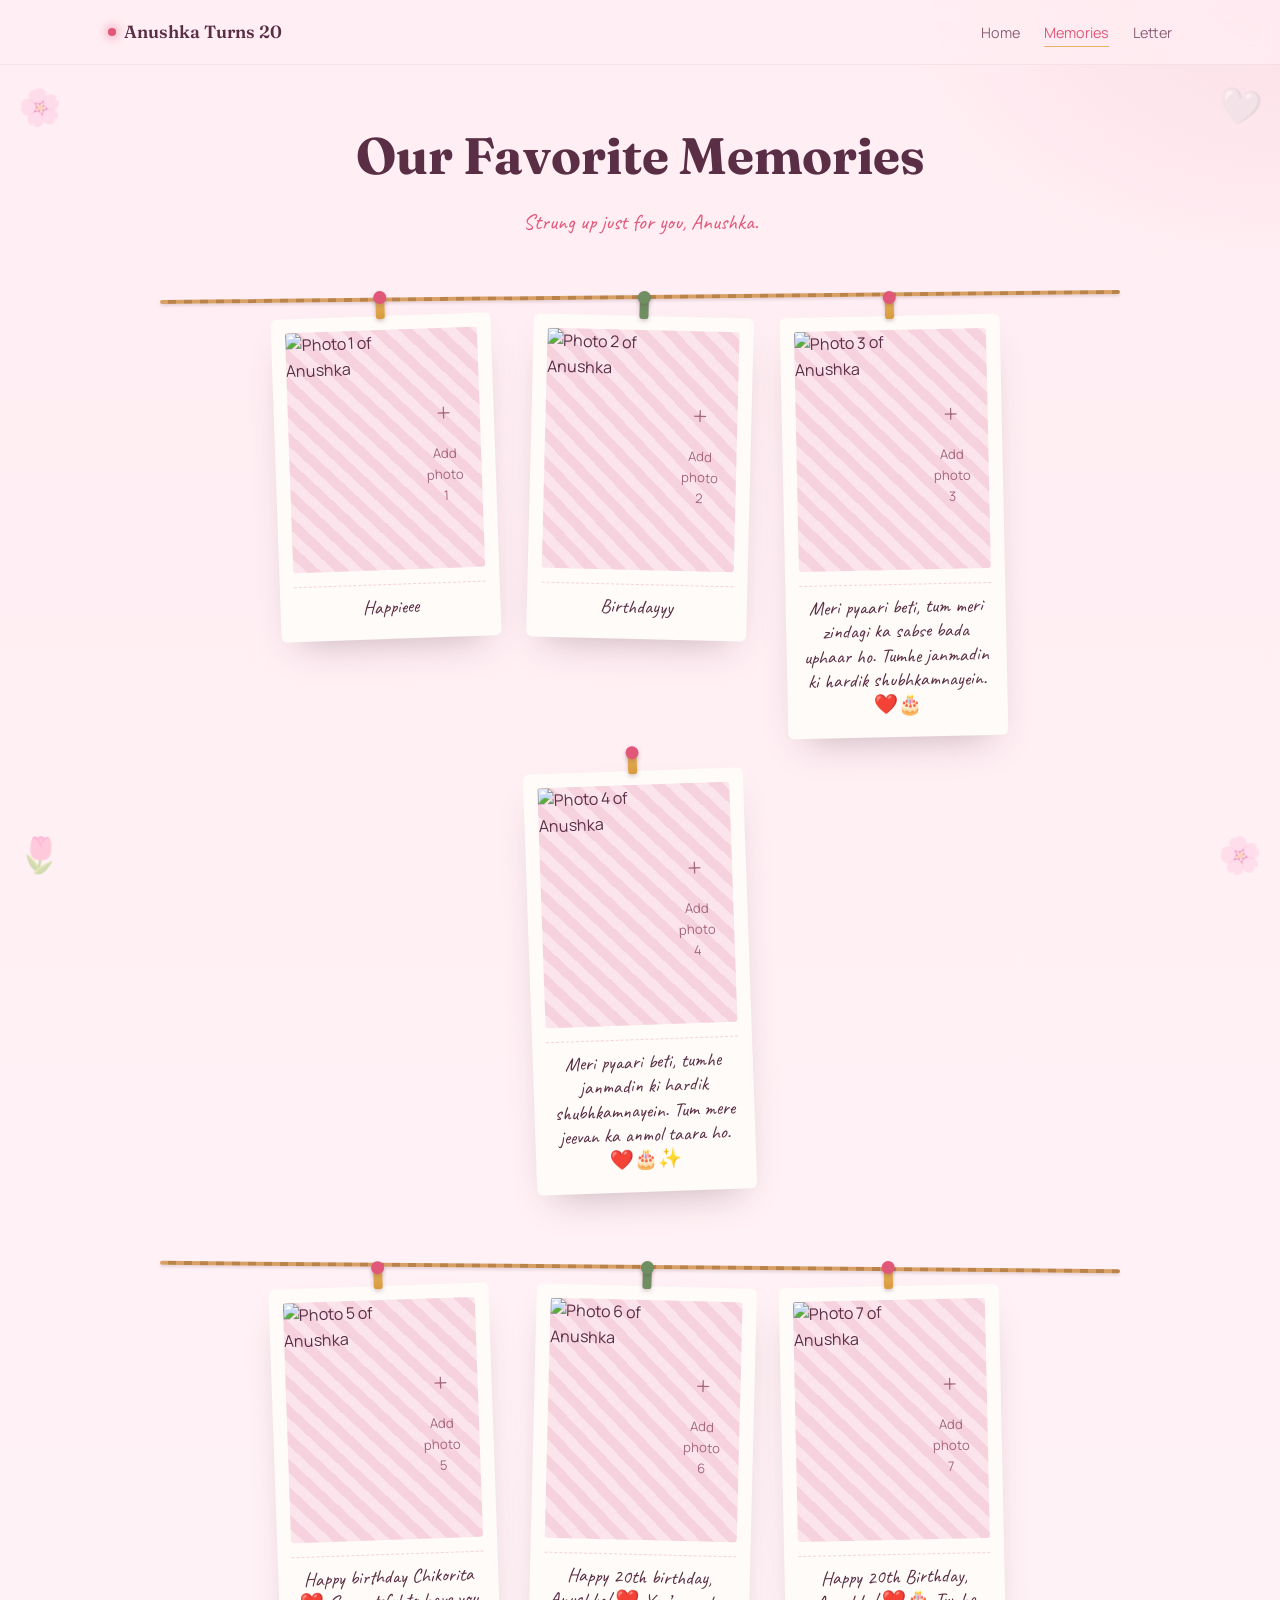
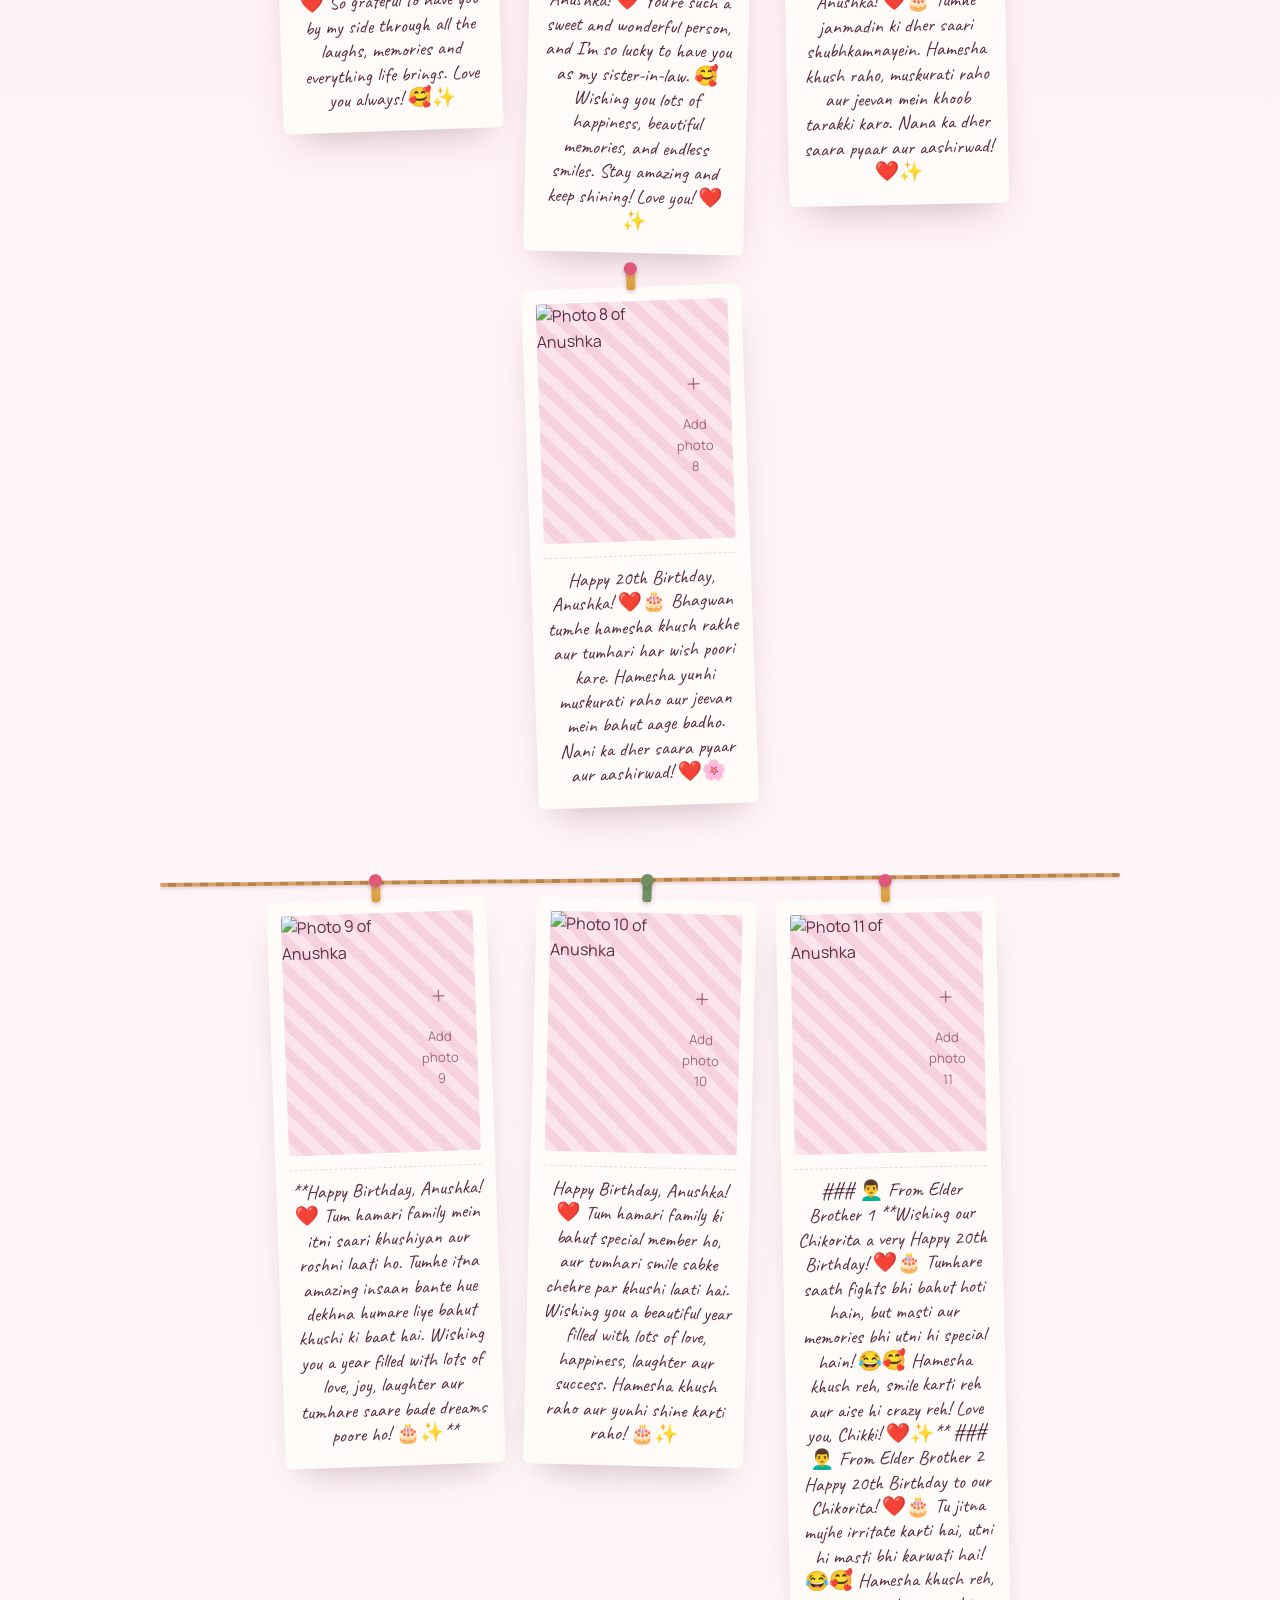
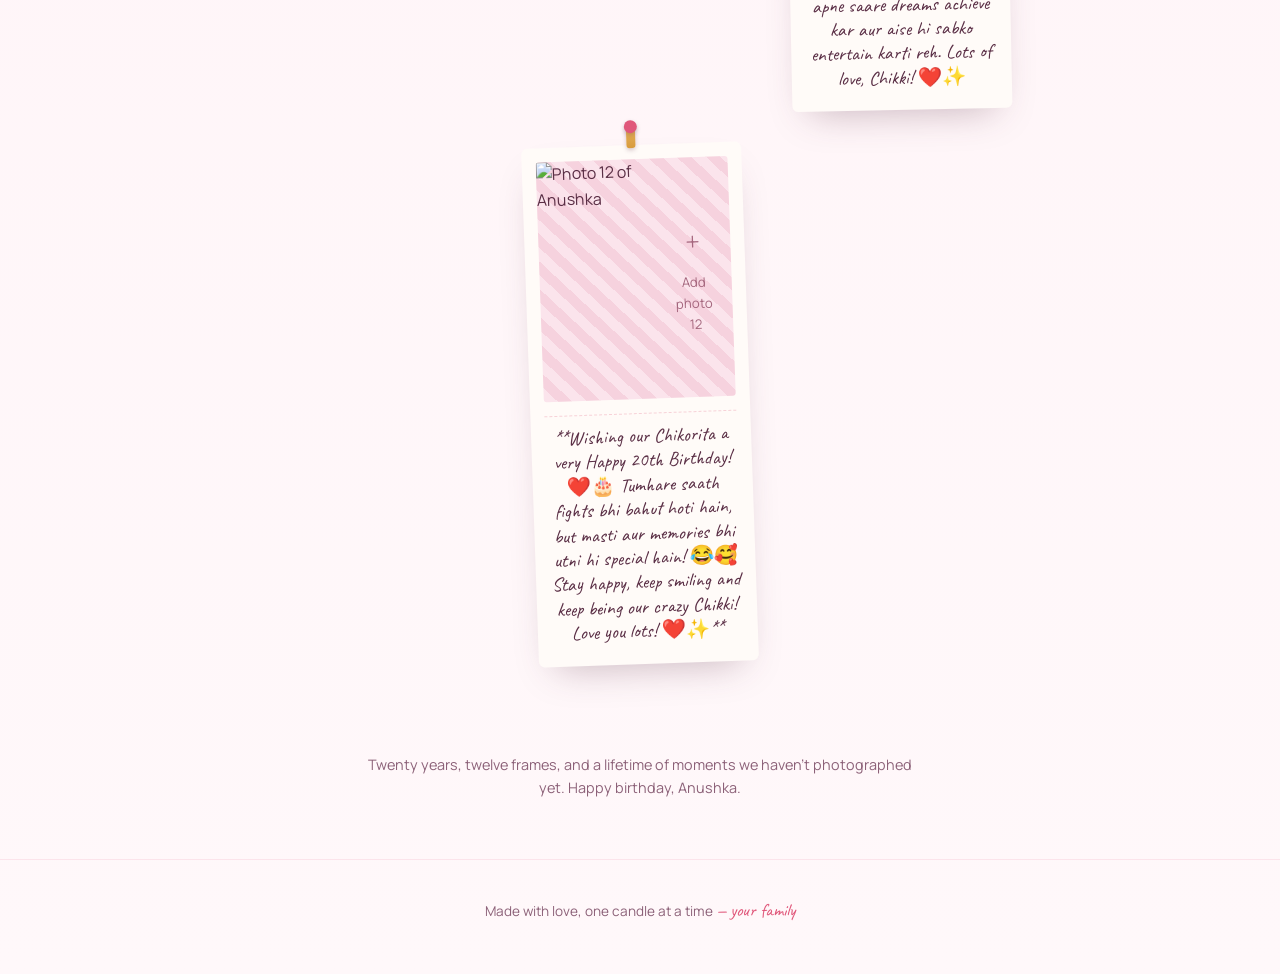
==== gallery.html @ 5e5a3d8d "Add files via upload" ====
<!DOCTYPE html>
<html lang="en">
<head>
<meta charset="UTF-8">
<meta name="viewport" content="width=device-width, initial-scale=1.0">
<title>Our Favorite Memories — Anushka's 20th</title>
<link rel="preconnect" href="https://fonts.googleapis.com">
<link href="https://fonts.googleapis.com/css2?family=Fraunces:ital,wght@0,600;0,700;1,600&family=Manrope:wght@400;500;600;700&family=Caveat:wght@500;700&display=swap" rel="stylesheet">
<link rel="stylesheet" href="style.css">
</head>
<body>

  <nav class="site-nav">
    <div class="wrap">
      <a href="index.html" class="brand"><span class="brand-dot"></span> Anushka Turns 20</a>
      <ul class="nav-links">
        <li><a href="index.html">Home</a></li>
        <li><a href="gallery.html" class="active">Memories</a></li>
        <li><a href="letter.html">Letter</a></li>
      </ul>
    </div>
  </nav>

  <div class="corner-deco dc-tl" aria-hidden="true">🌸</div>
  <div class="corner-deco dc-tr" aria-hidden="true">🤍</div>
  <div class="corner-deco dc-bl" aria-hidden="true">🌷</div>
  <div class="corner-deco dc-br" aria-hidden="true">🌸</div>

  <header class="gallery-hero wrap">
    <h1>Our Favorite Memories</h1>
    <p class="hand">Strung up just for you, Anushka.</p>
  </header>

  <!--
    HOW TO ADD YOUR OWN PHOTOS
    ---------------------------------------------------------
    Each photo hangs on a little clothespin along a string, in
    rows of 4. To add your own photo to a card:
      1. Put your photo files inside the /images folder next to
         this file.
      2. Set that card's <img> src, e.g. src="images/photo1.jpg"
         — the dashed placeholder disappears automatically.
      3. Replace the "Write a memory here…" caption below the
         photo with your own comment.
    There are 12 photo slots below (3 rows of 4) — delete any
    you don't need, or add more <figure> cards to a row.
  -->
  <section class="rope-gallery wrap">

    <div class="rope-row tilt-a">
      <figure class="photo-card">
        <div class="photo-frame">
          <img src="images/photo1.jpeg" alt="Photo 1 of Anushka">
          <div class="photo-placeholder"><span class="plus">+</span>Add photo 1</div>
        </div>
        <p class="photo-caption">Happieee</p>
      </figure>

      <figure class="photo-card">
        <div class="photo-frame">
          <img src="images/photo2.jpeg" alt="Photo 2 of Anushka">
          <div class="photo-placeholder"><span class="plus">+</span>Add photo 2</div>
        </div>
        <p class="photo-caption">Birthdayyy</p>
      </figure>

      <figure class="photo-card">
        <div class="photo-frame">
          <img src="images/photo3.jpeg" alt="Photo 3 of Anushka">
          <div class="photo-placeholder"><span class="plus">+</span>Add photo 3</div>
        </div>
        <p class="photo-caption">Meri pyaari beti, tum meri zindagi ka sabse bada uphaar ho. Tumhe janmadin ki hardik shubhkamnayein. ❤️🎂
</p>
      </figure>

      <figure class="photo-card">
        <div class="photo-frame">
          <img src="images/photo4.jpeg" alt="Photo 4 of Anushka">
          <div class="photo-placeholder"><span class="plus">+</span>Add photo 4</div>
        </div>
        <p class="photo-caption">Meri pyaari beti, tumhe janmadin ki hardik shubhkamnayein. Tum mere jeevan ka anmol taara ho. ❤️🎂✨</p>
      </figure>

    </div>

    <div class="rope-row tilt-b">
      <figure class="photo-card">
        <div class="photo-frame">
          <img src="images/photo5.jpeg" alt="Photo 5 of Anushka">
          <div class="photo-placeholder"><span class="plus">+</span>Add photo 5</div>
        </div>
        <p class="photo-caption">Happy birthday Chikorita ❤️ So grateful to have you by my side through all the laughs, memories and everything life brings. Love you always! 🥰✨</p>
      </figure>

      <figure class="photo-card">
        <div class="photo-frame">
          <img src="images/photo6.jpeg" alt="Photo 6 of Anushka">
          <div class="photo-placeholder"><span class="plus">+</span>Add photo 6</div>
        </div>
        <p class="photo-caption">Happy 20th birthday, Anushka! ❤️ You’re such a sweet and wonderful person, and I’m so lucky to have you as my sister-in-law. 🥰 Wishing you lots of happiness, beautiful memories, and endless smiles. Stay amazing and keep shining! Love you! ❤️✨
</p>
      </figure>

      <figure class="photo-card">
        <div class="photo-frame">
          <img src="images/photo7.jpeg" alt="Photo 7 of Anushka">
          <div class="photo-placeholder"><span class="plus">+</span>Add photo 7</div>
        </div>
        <p class="photo-caption">Happy 20th Birthday, Anushka! ❤️🎂 Tumhe janmadin ki dher saari shubhkamnayein. Hamesha khush raho, muskurati raho aur jeevan mein khoob tarakki karo. Nana ka dher saara pyaar aur aashirwad! ❤️✨</p>
      </figure>

      <figure class="photo-card">
        <div class="photo-frame">
          <img src="images/photo8.jpeg" alt="Photo 8 of Anushka">
          <div class="photo-placeholder"><span class="plus">+</span>Add photo 8</div>
        </div>
        <p class="photo-caption">Happy 20th Birthday, Anushka! ❤️🎂 Bhagwan tumhe hamesha khush rakhe aur tumhari har wish poori kare. Hamesha yunhi muskurati raho aur jeevan mein bahut aage badho. Nani ka dher saara pyaar aur aashirwad! ❤️🌸</p>
      </figure>

    </div>

    <div class="rope-row tilt-a">
      <figure class="photo-card">
        <div class="photo-frame">
          <img src="images/photo9.jpeg" alt="Photo 9 of Anushka">
          <div class="photo-placeholder"><span class="plus">+</span>Add photo 9</div>
        </div>
        <p class="photo-caption">**Happy Birthday, Anushka! ❤️ Tum hamari family mein itni saari khushiyan aur roshni laati ho. Tumhe itna amazing insaan bante hue dekhna humare liye bahut khushi ki baat hai. Wishing you a year filled with lots of love, joy, laughter aur tumhare saare bade dreams poore ho! 🎂✨**
</p>
      </figure>

      <figure class="photo-card">
        <div class="photo-frame">
          <img src="images/photo10.jpeg" alt="Photo 10 of Anushka">
          <div class="photo-placeholder"><span class="plus">+</span>Add photo 10</div>
        </div>
        <p class="photo-caption">Happy Birthday, Anushka! ❤️ Tum hamari family ki bahut special member ho, aur tumhari smile sabke chehre par khushi laati hai. Wishing you a beautiful year filled with lots of love, happiness, laughter aur success. Hamesha khush raho aur yunhi shine karti raho! 🎂✨
</p>
      </figure>

      <figure class="photo-card">
        <div class="photo-frame">
          <img src="images/photo11.jpeg" alt="Photo 11 of Anushka">
          <div class="photo-placeholder"><span class="plus">+</span>Add photo 11</div>
        </div>
        <p class="photo-caption">### 👨‍🦱 From Elder Brother 1

**Wishing our Chikorita a very Happy 20th Birthday! ❤️🎂 Tumhare saath fights bhi bahut hoti hain, but masti aur memories bhi utni hi special hain! 😂🥰 Hamesha khush reh, smile karti reh aur aise hi crazy reh! Love you, Chikki! ❤️✨**

### 👨‍🦱 From Elder Brother 2

Happy 20th Birthday to our Chikorita! ❤️🎂 Tu jitna mujhe irritate karti hai, utni hi masti bhi karwati hai! 😂🥰 Hamesha khush reh, apne saare dreams achieve kar aur aise hi sabko entertain karti reh. Lots of love, Chikki! ❤️✨
</p>
      </figure>

      <figure class="photo-card">
        <div class="photo-frame">
          <img src="images/photo12.jpeg" alt="Photo 12 of Anushka">
          <div class="photo-placeholder"><span class="plus">+</span>Add photo 12</div>
        </div>
        <p class="photo-caption">**Wishing our Chikorita a very Happy 20th Birthday! ❤️🎂 Tumhare saath fights bhi bahut hoti hain, but masti aur memories bhi utni hi special hain! 😂🥰 Stay happy, keep smiling and keep being our crazy Chikki! Love you lots! ❤️✨**
</p>
      </figure>

    </div>
  </section>

  <p class="gallery-footer-note">
    <!-- EDIT: closing line for the gallery page -->
    Twenty years, twelve frames, and a lifetime of moments we haven't
    photographed yet. Happy birthday, Anushka.
  </p>

  <footer>
    <div class="wrap">
      Made with love, one candle at a time <span class="fam">— your family</span>
    </div>
  </footer>

  <script src="script.js"></script>
</body>
</html>
---- style.css ----
/* ============================================================
   Anushka's 20th Birthday — shared styles
   Theme: pastel pink & rose gold
   ============================================================ */

:root{
  --pink:         #FFEEF3;
  --pink-deep:    #FFF8FA;
  --card:         #FFFFFF;
  --paper:        #FFFBF8;
  --ink:          #5A2E45;
  --ink-dim:      #8C6178;
  --gold:         #D89B3C;
  --gold-soft:    #E7B563;
  --blush:        #E0577A;
  --sage:         #6F8F63;

  --font-display: "Fraunces", Georgia, serif;
  --font-body:    "Manrope", -apple-system, sans-serif;
  --font-hand:    "Caveat", cursive;

  --max-w: 1120px;
  --radius: 18px;
}

*{ box-sizing:border-box; margin:0; padding:0; }
html{ scroll-behavior:smooth; }

body{
  font-family:var(--font-body);
  background:
    radial-gradient(ellipse 900px 500px at 15% -10%, rgba(216,155,60,0.10), transparent 60%),
    radial-gradient(ellipse 700px 500px at 100% 0%, rgba(224,87,122,0.10), transparent 55%),
    linear-gradient(180deg, var(--pink) 0%, var(--pink-deep) 100%);
  color:var(--ink);
  min-height:100vh;
  line-height:1.6;
  -webkit-font-smoothing:antialiased;
}

img{ max-width:100%; display:block; }
a{ color:inherit; }
::selection{ background:var(--gold-soft); color:var(--ink); }

.wrap{ max-width:var(--max-w); margin:0 auto; padding:0 28px; }

/* ---------- nav ---------- */
.site-nav{
  position:sticky;
  top:0;
  z-index:200;
  padding:18px 0;
  background:rgba(255,238,243,0.75);
  backdrop-filter:blur(8px);
  border-bottom:1px solid rgba(90,46,69,0.06);
}
.site-nav .wrap{ display:flex; align-items:center; justify-content:space-between; }
.brand{
  font-family:var(--font-display);
  font-weight:600;
  font-size:1.1rem;
  text-decoration:none;
  display:flex; align-items:center; gap:8px;
  color:var(--ink);
}
.brand-dot{
  width:8px; height:8px; border-radius:50%;
  background:var(--blush);
  box-shadow:0 0 10px 2px rgba(224,87,122,0.5);
}
.nav-links{ display:flex; gap:24px; list-style:none; font-size:0.9rem; }
.nav-links a{
  text-decoration:none; color:var(--ink-dim);
  padding-bottom:4px; border-bottom:1px solid transparent;
  transition:color .2s ease, border-color .2s ease;
}
.nav-links a:hover, .nav-links a.active{ color:var(--blush); border-color:var(--gold-soft); }

/* ---------- buttons ---------- */
.btn{
  display:inline-flex; align-items:center; gap:8px;
  padding:14px 28px; border-radius:100px;
  font-size:0.95rem; font-weight:600; text-decoration:none;
  border:1px solid transparent; cursor:pointer;
  transition:transform .18s ease, box-shadow .18s ease;
  font-family:var(--font-body);
}
.btn-primary{
  background:linear-gradient(135deg, var(--gold-soft), var(--gold));
  color:#fff;
  box-shadow:0 10px 24px -8px rgba(216,155,60,0.55);
}
.btn-primary:hover{ transform:translateY(-2px); }
.btn-ghost{
  background:rgba(255,255,255,0.6);
  color:var(--ink);
  border-color:rgba(224,87,122,0.35);
}
.btn-ghost:hover{ border-color:var(--blush); color:var(--blush); }

/* ---------- candle (shared) ---------- */
.candle{
  position:relative; width:16px;
  border-radius:5px 5px 2px 2px;
  background:linear-gradient(180deg, var(--paper), #E7D9C4);
}
.candle::before{
  content:""; position:absolute; top:-9px; left:50%; transform:translateX(-50%);
  width:2px; height:9px; background:#4A3A2A; border-radius:1px;
}
.flame{
  position:absolute; top:-30px; left:50%; transform:translateX(-50%);
  width:14px; height:22px;
  border-radius:50% 50% 50% 50% / 60% 60% 40% 40%;
  background:radial-gradient(circle at 50% 70%, #fff6d8 0%, var(--gold-soft) 35%, var(--blush) 75%, transparent 78%);
  filter:drop-shadow(0 0 8px rgba(216,155,60,0.7));
  animation:flicker 2.4s ease-in-out infinite;
  transform-origin:50% 90%;
}
@keyframes flicker{
  0%,100%{ transform:translateX(-50%) rotate(-2deg) scale(1); }
  25%{ transform:translateX(-50%) rotate(2deg) scale(0.96); }
  50%{ transform:translateX(-50%) rotate(-1deg) scale(1.05); }
  75%{ transform:translateX(-50%) rotate(3deg) scale(0.98); }
}
.candle.is-out .flame{ opacity:0; transform:translateX(-50%) scale(.2); animation:none !important; transition:opacity .4s, transform .4s; }
@media (prefers-reduced-motion: reduce){ .flame{ animation:none; } }

/* ============================================================
   Home page — sequential birthday experience
   ============================================================ */
.experience{
  min-height:78vh;
  display:flex; align-items:center; justify-content:center;
  padding:60px 20px;
  text-align:center;
}
.exp-stage{
  display:none;
  flex-direction:column; align-items:center; gap:20px;
  max-width:560px;
  animation:stage-fade .6s ease;
}
.exp-stage.is-active{ display:flex; }
@keyframes stage-fade{ from{opacity:0; transform:translateY(12px);} to{opacity:1; transform:translateY(0);} }

.modal-eyebrow{
  font-size:0.74rem; letter-spacing:0.18em; text-transform:uppercase;
  color:var(--blush); font-weight:700;
}
.stage-countdown h2{ font-family:var(--font-display); font-size:1.7rem; }
.modal-desc{ color:var(--ink-dim); font-size:0.94rem; }

.modal-countdown{ display:flex; gap:14px; }
.modal-countdown .seg{
  background:var(--card);
  border:1px solid rgba(224,87,122,0.15);
  border-radius:14px; padding:14px 12px; min-width:64px;
  box-shadow:0 10px 26px -14px rgba(90,46,69,0.35);
}
.modal-countdown .num{
  font-family:var(--font-display); font-size:1.8rem; font-weight:700;
  color:var(--gold); display:block; font-variant-numeric:tabular-nums;
}
.modal-countdown .lbl{ font-size:0.62rem; letter-spacing:0.1em; text-transform:uppercase; color:var(--ink-dim); }
.modal-countdown.is-done .num{ color:var(--blush); }

/* celebration text */
.celebrate-text{
  font-family:var(--font-display);
  font-weight:700;
  font-size:clamp(2.6rem, 8vw, 4.6rem);
  line-height:1.08;
}
.celebrate-text em{ font-style:italic; font-weight:600; color:var(--blush); }

/* cake stage */
.cake-candles{ display:flex; justify-content:center; align-items:flex-end; gap:16px; height:100px; cursor:default; position:relative; z-index:2; }
.tap-cake-hint{ font-size:0.85rem; color:var(--ink-dim); }

.cut-cake{
  position:relative; width:260px; height:130px;
  display:flex; cursor:pointer; margin-top:10px;
  transition:transform .2s ease;
}
.cut-cake:hover{ transform:scale(1.035); }
.cut-cake:active{ transform:scale(0.965); }

/* inviting glow ring, pulses until the cake is cut */
.cake-glow{
  position:absolute; inset:-26px -30px;
  border-radius:50%;
  background:radial-gradient(circle, rgba(224,87,122,0.28), transparent 70%);
  animation:cake-pulse 2.1s ease-in-out infinite;
  z-index:0;
}
@keyframes cake-pulse{
  0%,100%{ transform:scale(1); opacity:.55; }
  50%{ transform:scale(1.1); opacity:1; }
}
.cut-cake.is-cut .cake-glow{ opacity:0; transition:opacity .4s ease; animation:none; }

/* plate under the cake */
.cake-plate{
  position:absolute; bottom:-16px; left:50%; transform:translateX(-50%);
  width:300px; height:26px;
  background:linear-gradient(180deg, #ffffff, #F6D2DE);
  border-radius:50%;
  box-shadow:0 12px 20px -10px rgba(90,46,69,0.35);
  z-index:0;
}

.cake-half{
  width:50%; height:100%;
  background:linear-gradient(180deg, #FDE0E8, #F2A9BE);
  position:relative;
  transition:transform .6s cubic-bezier(.34,1.4,.64,1), opacity .5s ease .35s;
  box-shadow:inset 0 -8px 0 rgba(90,46,69,0.06);
  z-index:1;
}
.half-left{ border-radius:10px 0 0 10px; }
.half-right{ border-radius:0 10px 10px 0; }
.cake-half::before{
  content:""; position:absolute; top:-6px; left:0; right:0; height:12px;
  background:var(--paper); border-radius:6px;
}
.cake-half::after{
  content:""; position:absolute; top:0; bottom:0; width:6px;
  background:repeating-linear-gradient(0deg, #FBEAF0 0 4px, #F6D2DE 4px 8px);
  opacity:0; transition:opacity .3s ease .3s;
}
.half-left::after{ right:0; }
.half-right::after{ left:0; }
.cut-cake.is-cut .half-left{ transform:translateX(-70px) rotate(-14deg); }
.cut-cake.is-cut .half-right{ transform:translateX(70px) rotate(14deg); }
.cut-cake.is-cut .cake-half::after{ opacity:1; }
.cut-cake.is-popped .cake-half{ opacity:0; }

/* decorative topper: small tier + sprinkles + cherry, pops away on cut */
.cake-topper{
  position:absolute; top:-32px; left:50%; transform:translateX(-50%);
  width:132px; height:36px;
  background:linear-gradient(180deg, #FEEAF0, #F6C6D6);
  border-radius:8px;
  box-shadow:inset 0 -5px 0 rgba(90,46,69,0.05);
  z-index:2;
  transition:opacity .4s ease, transform .5s ease;
}
.cake-topper::before{
  content:""; position:absolute; top:-6px; left:0; right:0; height:11px;
  background:var(--paper); border-radius:6px;
}
.cut-cake.is-cut .cake-topper{ opacity:0; transform:translateX(-50%) translateY(-22px) scale(.7); }

.cake-sprinkle{
  position:absolute; top:2px; width:5px; height:5px; border-radius:2px; z-index:3;
}
.spr-1{ left:22px; background:var(--gold); transform:rotate(20deg); }
.spr-2{ left:44px; background:var(--sage); transform:rotate(-15deg); top:6px; }
.spr-3{ left:68px; background:var(--blush); transform:rotate(35deg); }
.spr-4{ left:90px; background:var(--gold-soft); transform:rotate(-25deg); top:5px; }
.spr-5{ left:108px; background:var(--sage); transform:rotate(10deg); }
.cut-cake.is-cut .cake-sprinkle{ opacity:0; transition:opacity .3s ease; }

.cake-cherry{
  position:absolute; top:-46px; left:50%; transform:translateX(-50%);
  font-size:1.3rem; z-index:4;
  transition:opacity .35s ease, transform .5s ease;
}
.cut-cake.is-cut .cake-cherry{ opacity:0; transform:translateX(-50%) translateY(-18px) scale(.6) rotate(30deg); }

.knife{
  position:absolute; top:-24px; left:50%; width:6px; height:0;
  background:linear-gradient(180deg, #ffffff, #dfe3e6 55%, #b9c0c6);
  border-radius:2px; transform:translateX(-50%) rotate(12deg); opacity:0;
  box-shadow:0 0 5px rgba(0,0,0,0.12);
  z-index:5;
}
.knife.swipe{ animation:knife-swipe .6s ease forwards; }
@keyframes knife-swipe{
  0%{ height:0; opacity:1; top:-24px; }
  55%{ height:160px; opacity:1; top:-4px; }
  100%{ height:160px; opacity:0; top:-4px; }
}


/* bouquet stage — single centered bouquet */
.bouquet-center{
  width:150px;
  opacity:0; transform:translateY(14px) scale(.85);
  animation:bouquet-pop .7s cubic-bezier(.34,1.6,.64,1) forwards;
}
@keyframes bouquet-pop{ to{ opacity:1; transform:translateY(0) scale(1); } }
.final-line{ font-family:var(--font-display); font-size:1.5rem; color:var(--ink); }

/* buttons stage */
.buttons-title{ font-family:var(--font-display); font-size:1.6rem; }
.stage-btn-row{ display:flex; gap:16px; flex-wrap:wrap; justify-content:center; }

/* ---------- emoji rain ---------- */
.emoji-rain{ position:fixed; inset:0; z-index:80; pointer-events:none; overflow:hidden; }
.emoji-piece{ position:fixed; top:-48px; z-index:80; pointer-events:none; animation:emoji-fall linear forwards; will-change:transform; }
@keyframes emoji-fall{ to{ transform:translateY(112vh) rotate(340deg); opacity:.9; } }
.emoji-burst{ position:fixed; z-index:90; pointer-events:none; animation:emoji-burst .9s ease-out forwards; }
@keyframes emoji-burst{ to{ transform:translate(var(--dx), var(--dy)) scale(.5); opacity:0; } }
@media (prefers-reduced-motion: reduce){
  .emoji-piece, .emoji-burst, .bouquet-center{ animation-duration:.01s !important; }
}

/* ---------- persistent border clouds ---------- */
.border-clouds{
  position:fixed; inset:0; z-index:60; pointer-events:none;
  opacity:0; transition:opacity .8s ease;
}
.border-clouds.is-visible{ opacity:1; }
.b-cloud{
  position:absolute;
  background:var(--card);
  color:var(--ink);
  border-radius:50px;
  padding:12px 18px;
  font-family:var(--font-hand);
  font-size:1.05rem;
  max-width:190px;
  text-align:center;
  box-shadow:0 14px 30px -14px rgba(90,46,69,0.3);
  animation:cloud-bob 5s ease-in-out infinite;
}
.b-cloud::before{
  content:""; position:absolute; top:-10px; left:18px;
  width:20px; height:20px; background:inherit; border-radius:50%;
}
.pos-tl{ top:90px; left:3%; }
.pos-tr{ top:110px; right:3%; animation-delay:.6s; }
.pos-bl{ bottom:5%; left:4%; animation-delay:1.2s; }
.pos-br{ bottom:6%; right:4%; animation-delay:1.8s; }
@keyframes cloud-bob{ 0%,100%{ transform:translateY(0); } 50%{ transform:translateY(-8px); } }

/* ============================================================
   Letter page — envelope + reveal
   ============================================================ */
.letter-page{
  min-height:78vh;
  display:flex; align-items:center; justify-content:center;
  padding:60px 20px;
}
.envelope-wrap{ text-align:center; transition:opacity .5s ease, transform .5s ease; }
.envelope-wrap.is-hidden{ opacity:0; transform:scale(.9); pointer-events:none; position:absolute; }

.envelope{
  position:relative; width:260px; height:170px; margin:0 auto 22px;
  perspective:800px; cursor:pointer;
  animation:env-bob 3.4s ease-in-out infinite;
}
@keyframes env-bob{ 0%,100%{ transform:translateY(0); } 50%{ transform:translateY(-6px); } }

.env-back{
  position:absolute; inset:0;
  background:linear-gradient(180deg, #FCE0E8, #F6C6D6);
  border-radius:10px;
  box-shadow:0 18px 40px -16px rgba(90,46,69,0.35);
  z-index:1;
}
.env-letter{
  position:absolute; left:14px; right:14px; top:16px;
  height:120px;
  background:var(--paper);
  border-radius:6px;
  box-shadow:0 6px 16px -6px rgba(90,46,69,0.2);
  z-index:2;
  transition:transform .7s ease .1s, box-shadow .3s ease;
}
.env-flap{
  position:absolute; top:0; left:0; width:100%; height:100px;
  background:linear-gradient(160deg, #F6C6D6, #E0577A);
  clip-path:polygon(0 0, 100% 0, 50% 68%);
  transform-origin:top center;
  transition:transform .7s ease;
  z-index:3;
}
.env-seal{
  position:absolute; top:38px; left:50%; transform:translateX(-50%);
  font-size:1.6rem; z-index:4;
}
.envelope.is-open .env-flap{ transform:rotateX(180deg); z-index:1; }
.envelope.is-open .env-letter{ transform:translateY(-72%) scale(1.04); z-index:5; }
.envelope-hint{ font-size:0.9rem; color:var(--ink-dim); }

.letter-content{ text-align:center; max-width:640px; }
.letter-content[hidden]{ display:none; }
.letter-paper-card{
  background:var(--card);
  border:1px solid rgba(224,87,122,0.14);
  border-radius:var(--radius);
  padding:44px clamp(22px, 5vw, 56px);
  box-shadow:0 24px 60px -24px rgba(90,46,69,0.35);
  animation:stage-fade .6s ease;
}
.letter-to{ font-family:var(--font-hand); font-size:1.6rem; color:var(--blush); margin-bottom:18px; text-align:left; }
.letter-paper-card p{ font-size:1.02rem; color:var(--ink); margin-bottom:16px; text-align:left; }
.letter-sign{ font-family:var(--font-hand); font-size:1.5rem; color:var(--gold); margin-top:10px; text-align:right !important; }
.back-link{ margin-top:26px; }

/* ============================================================
   Gallery page — photos clipped to a hanging birthday-bunting rope
   ============================================================ */
.gallery-hero{ padding:50px 0 16px; text-align:center; }
.gallery-hero h1{ font-family:var(--font-display); font-weight:700; font-size:clamp(2.2rem, 5vw, 3.2rem); }
.gallery-hero .hand{ font-family:var(--font-hand); font-size:1.35rem; color:var(--blush); margin-top:8px; }

.rope-gallery{
  padding:30px 0 90px;
  display:flex;
  flex-direction:column;
  gap:64px;
}
.rope-row{
  position:relative;
  display:flex;
  flex-wrap:wrap;
  justify-content:center;
  align-items:flex-start;
  gap:34px;
  padding-top:30px;
  max-width:980px;
  margin:0 auto;
}
.rope-row::before{
  /* the string/rope */
  content:"";
  position:absolute;
  top:9px; left:1%; right:1%;
  height:4px;
  background-image:repeating-linear-gradient(90deg, #D9A066 0 8px, #B9834A 8px 16px);
  border-radius:4px;
  box-shadow:0 2px 3px rgba(90,46,69,0.15);
}
.rope-row.tilt-a::before{ transform:rotate(-0.6deg); }
.rope-row.tilt-b::before{ transform:rotate(0.5deg); }

.photo-card{
  position:relative;
  background:var(--paper);
  border-radius:6px;
  padding:14px 14px 20px;
  width:220px;
  box-shadow:0 18px 38px -18px rgba(90,46,69,0.35);
  transition:transform .25s ease, box-shadow .25s ease;
}
.photo-card:hover{ transform:translateY(-6px) rotate(0deg) !important; box-shadow:0 24px 46px -16px rgba(90,46,69,0.4); }
.photo-card:nth-child(3n+1){ transform:rotate(-2deg); }
.photo-card:nth-child(3n+2){ transform:rotate(1.4deg); }
.photo-card:nth-child(3n+3){ transform:rotate(-1.2deg); }

/* the clothespin clipping each photo to the rope above it */
.photo-card::before{
  content:"";
  position:absolute; top:-21px; left:50%; transform:translateX(-50%);
  width:9px; height:24px;
  background:linear-gradient(180deg, var(--gold-soft), var(--gold));
  border-radius:3px;
  box-shadow:0 2px 4px rgba(90,46,69,0.25);
  z-index:3;
}
.photo-card::after{
  content:"";
  position:absolute; top:-25px; left:50%; transform:translateX(-50%);
  width:13px; height:13px; border-radius:50%;
  background:var(--blush);
  box-shadow:0 2px 4px rgba(90,46,69,0.25);
  z-index:4;
}
.photo-card:nth-child(3n+2)::before,
.photo-card:nth-child(3n+2)::after{ background:var(--sage); }

.photo-frame{
  width:100%; aspect-ratio:4/5; border-radius:3px; overflow:hidden;
  background:repeating-linear-gradient(45deg, #FBE4EC, #FBE4EC 10px, #F6D2DE 10px, #F6D2DE 20px);
  display:flex; align-items:center; justify-content:center;
  position:relative;
}
.photo-frame img{ width:100%; height:100%; object-fit:cover; display:none; }
.photo-frame img[src]:not([src=""]){ display:block; }
.photo-placeholder{ text-align:center; color:#A5677E; font-size:0.82rem; padding:14px; }
.photo-placeholder .plus{ font-size:1.8rem; display:block; margin-bottom:6px; font-family:var(--font-display); }

.photo-caption{
  font-family:var(--font-hand);
  font-size:1.22rem;
  color:var(--ink);
  text-align:center;
  margin-top:14px;
  line-height:1.25;
  border-top:1px dashed rgba(224,87,122,0.25);
  padding-top:10px;
}

.gallery-footer-note{ max-width:600px; margin:0 auto 60px; text-align:center; color:var(--ink-dim); font-size:0.9rem; padding:0 24px; }

/* inner-border decorations */
.corner-deco{ position:fixed; z-index:5; pointer-events:none; font-size:2.2rem; opacity:.35; filter:saturate(1.1); }
.corner-deco.dc-tl{ top:78px; left:18px; transform:rotate(-12deg); }
.corner-deco.dc-tr{ top:78px; right:18px; transform:rotate(10deg); }
.corner-deco.dc-bl{ bottom:18px; left:18px; transform:rotate(8deg); }
.corner-deco.dc-br{ bottom:18px; right:18px; transform:rotate(-10deg); }

footer{ padding:36px 0 48px; text-align:center; color:var(--ink-dim); font-size:0.85rem; border-top:1px solid rgba(224,87,122,0.12); }
footer .fam{ color:var(--blush); font-family:var(--font-hand); font-size:1.15rem; }

/* ---------- responsive ---------- */
@media (max-width:640px){
  .nav-links{ gap:16px; font-size:0.84rem; }
  .experience{ padding:40px 16px; min-height:74vh; }
  .cut-cake{ width:220px; height:110px; }
  .b-cloud{ max-width:130px; font-size:0.92rem; padding:10px 14px; }
  .pos-tl{ top:74px; } .pos-tr{ top:88px; }
  .corner-deco{ font-size:1.6rem; opacity:.28; }
  .rope-row{ gap:44px 26px; }
  .photo-card{ width:150px; }
}
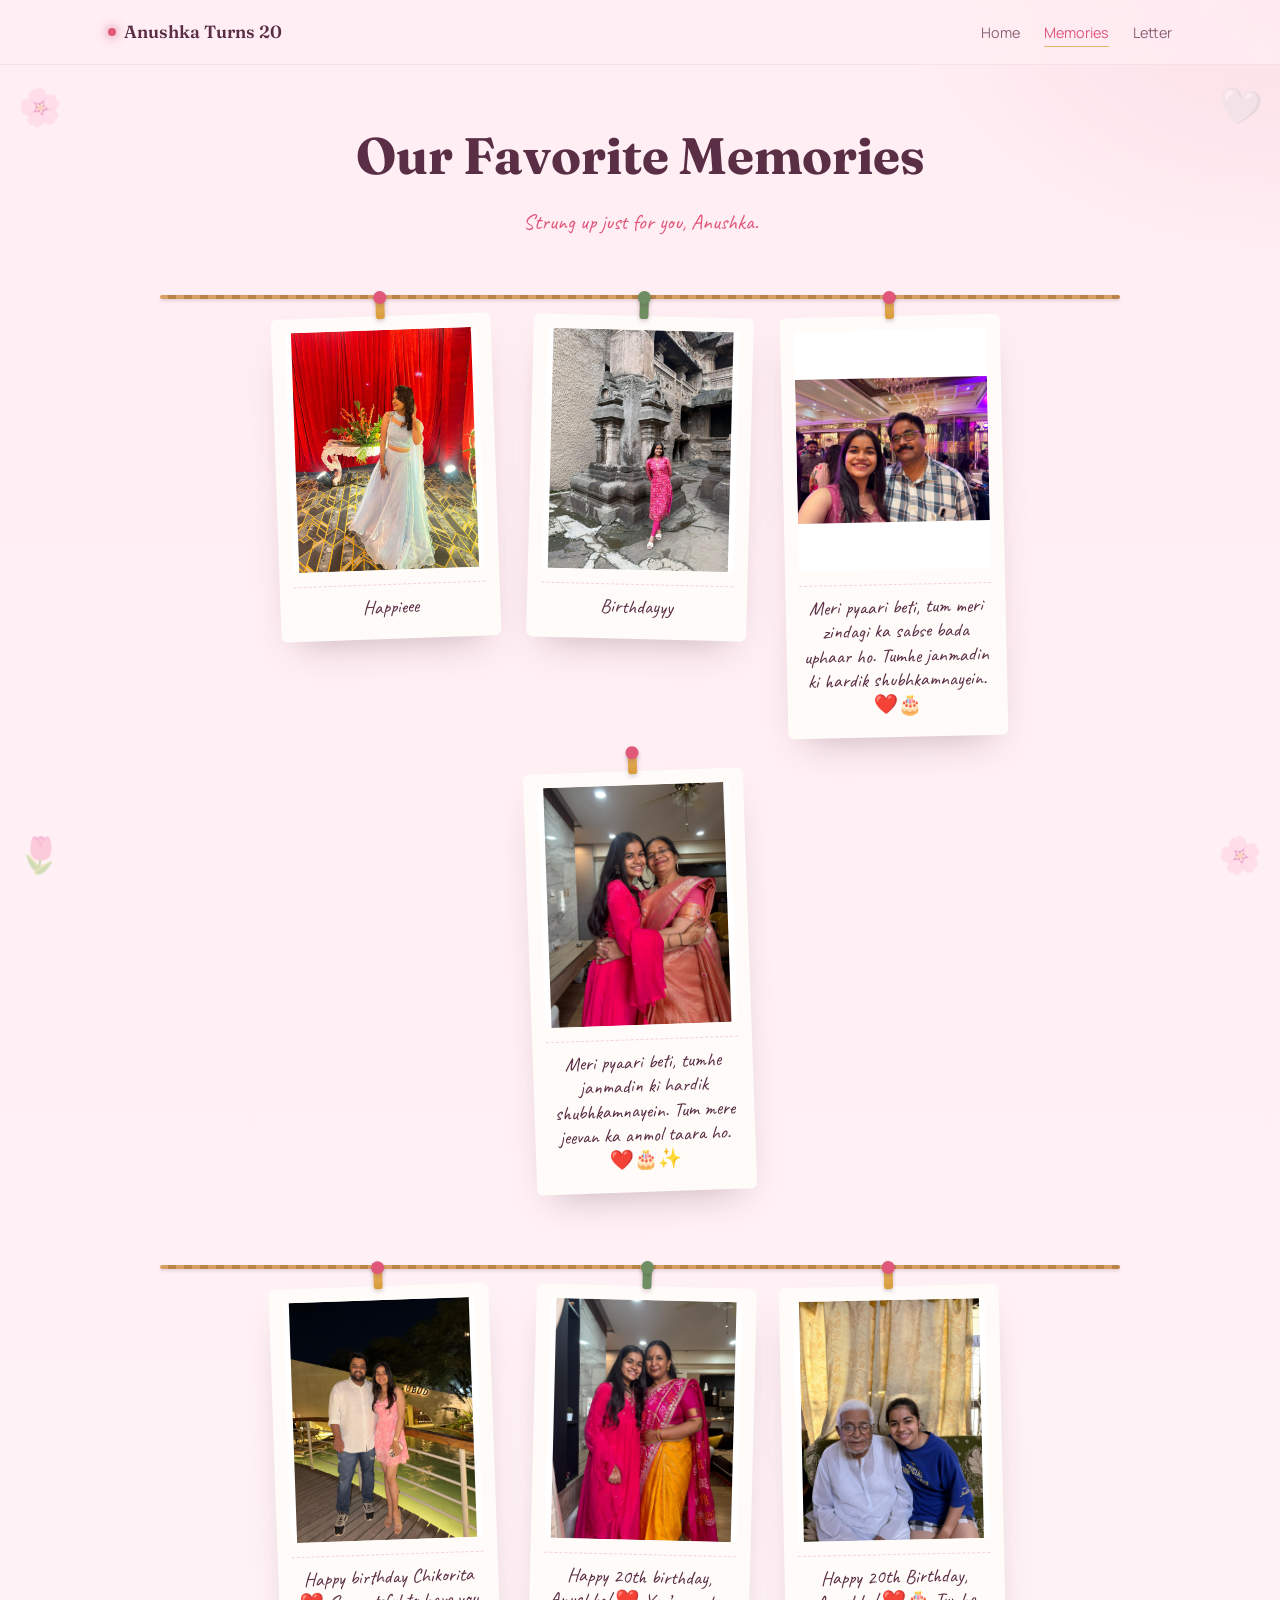
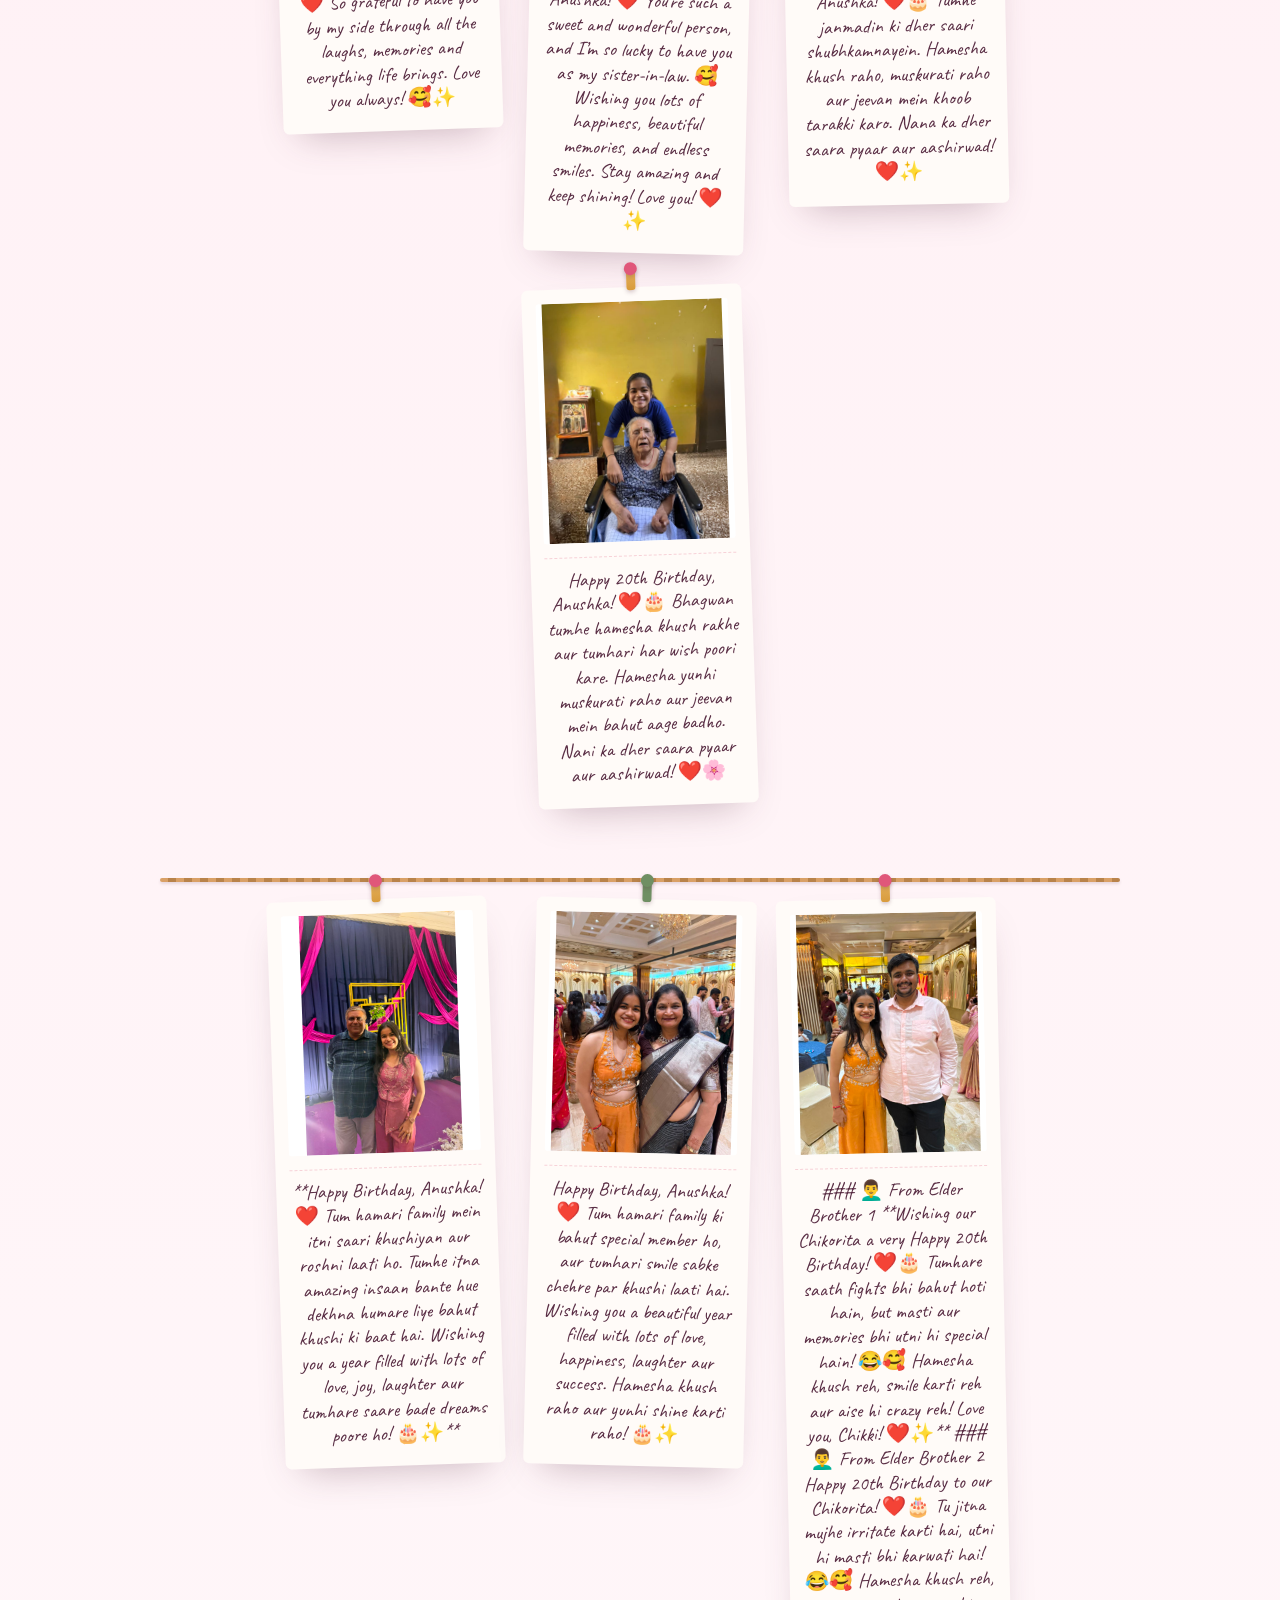
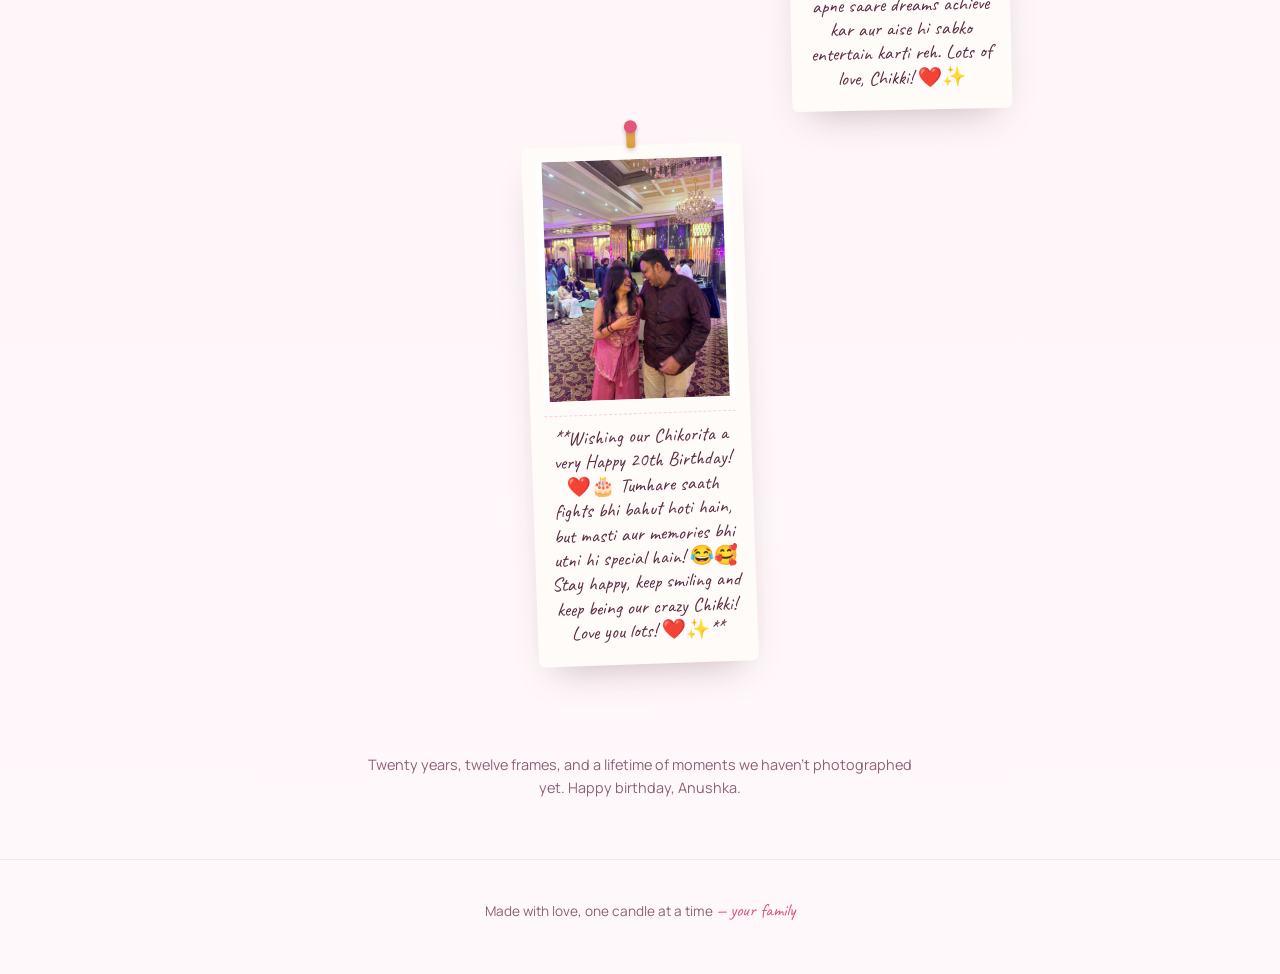
==== commit 57a76877: "Update gallery.html" ====
--- a/gallery.html
+++ b/gallery.html
@@ -51,7 +51,7 @@
       <figure class="photo-card">
         <div class="photo-frame">
           <img src="images/photo1.jpeg" alt="Photo 1 of Anushka">
-          <div class="photo-placeholder"><span class="plus">+</span>Add photo 1</div>
+          <div class="photo-placeholder"><span class="plus">+</span></div>
         </div>
         <p class="photo-caption">Happieee</p>
       </figure>
@@ -59,7 +59,7 @@
       <figure class="photo-card">
         <div class="photo-frame">
           <img src="images/photo2.jpeg" alt="Photo 2 of Anushka">
-          <div class="photo-placeholder"><span class="plus">+</span>Add photo 2</div>
+          <div class="photo-placeholder"><span class="plus">+</span></div>
         </div>
         <p class="photo-caption">Birthdayyy</p>
       </figure>
@@ -67,7 +67,7 @@
       <figure class="photo-card">
         <div class="photo-frame">
           <img src="images/photo3.jpeg" alt="Photo 3 of Anushka">
-          <div class="photo-placeholder"><span class="plus">+</span>Add photo 3</div>
+          <div class="photo-placeholder"><span class="plus">+</span></div>
         </div>
         <p class="photo-caption">Meri pyaari beti, tum meri zindagi ka sabse bada uphaar ho. Tumhe janmadin ki hardik shubhkamnayein. ❤️🎂
 </p>
@@ -76,7 +76,7 @@
       <figure class="photo-card">
         <div class="photo-frame">
           <img src="images/photo4.jpeg" alt="Photo 4 of Anushka">
-          <div class="photo-placeholder"><span class="plus">+</span>Add photo 4</div>
+          <div class="photo-placeholder"><span class="plus">+</span></div>
         </div>
         <p class="photo-caption">Meri pyaari beti, tumhe janmadin ki hardik shubhkamnayein. Tum mere jeevan ka anmol taara ho. ❤️🎂✨</p>
       </figure>
@@ -87,7 +87,7 @@
       <figure class="photo-card">
         <div class="photo-frame">
           <img src="images/photo5.jpeg" alt="Photo 5 of Anushka">
-          <div class="photo-placeholder"><span class="plus">+</span>Add photo 5</div>
+          <div class="photo-placeholder"><span class="plus">+</span></div>
         </div>
         <p class="photo-caption">Happy birthday Chikorita ❤️ So grateful to have you by my side through all the laughs, memories and everything life brings. Love you always! 🥰✨</p>
       </figure>
@@ -95,7 +95,7 @@
       <figure class="photo-card">
         <div class="photo-frame">
           <img src="images/photo6.jpeg" alt="Photo 6 of Anushka">
-          <div class="photo-placeholder"><span class="plus">+</span>Add photo 6</div>
+          <div class="photo-placeholder"><span class="plus">+</span></div>
         </div>
         <p class="photo-caption">Happy 20th birthday, Anushka! ❤️ You’re such a sweet and wonderful person, and I’m so lucky to have you as my sister-in-law. 🥰 Wishing you lots of happiness, beautiful memories, and endless smiles. Stay amazing and keep shining! Love you! ❤️✨
 </p>
@@ -104,7 +104,7 @@
       <figure class="photo-card">
         <div class="photo-frame">
           <img src="images/photo7.jpeg" alt="Photo 7 of Anushka">
-          <div class="photo-placeholder"><span class="plus">+</span>Add photo 7</div>
+          <div class="photo-placeholder"><span class="plus">+</span></div>
         </div>
         <p class="photo-caption">Happy 20th Birthday, Anushka! ❤️🎂 Tumhe janmadin ki dher saari shubhkamnayein. Hamesha khush raho, muskurati raho aur jeevan mein khoob tarakki karo. Nana ka dher saara pyaar aur aashirwad! ❤️✨</p>
       </figure>
@@ -112,7 +112,7 @@
       <figure class="photo-card">
         <div class="photo-frame">
           <img src="images/photo8.jpeg" alt="Photo 8 of Anushka">
-          <div class="photo-placeholder"><span class="plus">+</span>Add photo 8</div>
+          <div class="photo-placeholder"><span class="plus">+</span></div>
         </div>
         <p class="photo-caption">Happy 20th Birthday, Anushka! ❤️🎂 Bhagwan tumhe hamesha khush rakhe aur tumhari har wish poori kare. Hamesha yunhi muskurati raho aur jeevan mein bahut aage badho. Nani ka dher saara pyaar aur aashirwad! ❤️🌸</p>
       </figure>
@@ -123,7 +123,7 @@
       <figure class="photo-card">
         <div class="photo-frame">
           <img src="images/photo9.jpeg" alt="Photo 9 of Anushka">
-          <div class="photo-placeholder"><span class="plus">+</span>Add photo 9</div>
+          <div class="photo-placeholder"><span class="plus">+</span></div>
         </div>
         <p class="photo-caption">**Happy Birthday, Anushka! ❤️ Tum hamari family mein itni saari khushiyan aur roshni laati ho. Tumhe itna amazing insaan bante hue dekhna humare liye bahut khushi ki baat hai. Wishing you a year filled with lots of love, joy, laughter aur tumhare saare bade dreams poore ho! 🎂✨**
 </p>
@@ -132,7 +132,7 @@
       <figure class="photo-card">
         <div class="photo-frame">
           <img src="images/photo10.jpeg" alt="Photo 10 of Anushka">
-          <div class="photo-placeholder"><span class="plus">+</span>Add photo 10</div>
+          <div class="photo-placeholder"><span class="plus">+</span></div>
         </div>
         <p class="photo-caption">Happy Birthday, Anushka! ❤️ Tum hamari family ki bahut special member ho, aur tumhari smile sabke chehre par khushi laati hai. Wishing you a beautiful year filled with lots of love, happiness, laughter aur success. Hamesha khush raho aur yunhi shine karti raho! 🎂✨
 </p>
@@ -141,7 +141,7 @@
       <figure class="photo-card">
         <div class="photo-frame">
           <img src="images/photo11.jpeg" alt="Photo 11 of Anushka">
-          <div class="photo-placeholder"><span class="plus">+</span>Add photo 11</div>
+          <div class="photo-placeholder"><span class="plus">+</span></div>
         </div>
         <p class="photo-caption">### 👨‍🦱 From Elder Brother 1
 
@@ -156,7 +156,7 @@
       <figure class="photo-card">
         <div class="photo-frame">
           <img src="images/photo12.jpeg" alt="Photo 12 of Anushka">
-          <div class="photo-placeholder"><span class="plus">+</span>Add photo 12</div>
+          <div class="photo-placeholder"><span class="plus">+</span></div>
         </div>
         <p class="photo-caption">**Wishing our Chikorita a very Happy 20th Birthday! ❤️🎂 Tumhare saath fights bhi bahut hoti hain, but masti aur memories bhi utni hi special hain! 😂🥰 Stay happy, keep smiling and keep being our crazy Chikki! Love you lots! ❤️✨**
 </p>
--- a/style.css
+++ b/style.css
@@ -1,521 +1,1331 @@
 /* ============================================================
-   Anushka's 20th Birthday — shared styles
-   Theme: pastel pink & rose gold
-   ============================================================ */
-
-:root{
-  --pink:         #FFEEF3;
-  --pink-deep:    #FFF8FA;
-  --card:         #FFFFFF;
-  --paper:        #FFFBF8;
-  --ink:          #5A2E45;
-  --ink-dim:      #8C6178;
-  --gold:         #D89B3C;
-  --gold-soft:    #E7B563;
-  --blush:        #E0577A;
-  --sage:         #6F8F63;
+   ANUSHKA'S 20TH BIRTHDAY — SHARED STYLES
+   ============================================================ */
+
+:root {
+  --pink: #FFEEF3;
+  --pink-deep: #FFF8FA;
+  --card: #FFFFFF;
+  --paper: #FFFBF8;
+
+  --ink: #5A2E45;
+  --ink-dim: #8C6178;
+
+  --gold: #D89B3C;
+  --gold-soft: #E7B563;
+
+  --blush: #E0577A;
+  --sage: #6F8F63;
 
   --font-display: "Fraunces", Georgia, serif;
-  --font-body:    "Manrope", -apple-system, sans-serif;
-  --font-hand:    "Caveat", cursive;
+  --font-body: "Manrope", -apple-system, sans-serif;
+  --font-hand: "Caveat", cursive;
 
   --max-w: 1120px;
   --radius: 18px;
 }
 
-*{ box-sizing:border-box; margin:0; padding:0; }
-html{ scroll-behavior:smooth; }
-
-body{
-  font-family:var(--font-body);
+
+/* ============================================================
+   GENERAL
+   ============================================================ */
+
+* {
+  box-sizing: border-box;
+  margin: 0;
+  padding: 0;
+}
+
+html {
+  scroll-behavior: smooth;
+}
+
+body {
+  font-family: var(--font-body);
   background:
-    radial-gradient(ellipse 900px 500px at 15% -10%, rgba(216,155,60,0.10), transparent 60%),
-    radial-gradient(ellipse 700px 500px at 100% 0%, rgba(224,87,122,0.10), transparent 55%),
-    linear-gradient(180deg, var(--pink) 0%, var(--pink-deep) 100%);
-  color:var(--ink);
-  min-height:100vh;
-  line-height:1.6;
-  -webkit-font-smoothing:antialiased;
-}
-
-img{ max-width:100%; display:block; }
-a{ color:inherit; }
-::selection{ background:var(--gold-soft); color:var(--ink); }
-
-.wrap{ max-width:var(--max-w); margin:0 auto; padding:0 28px; }
-
-/* ---------- nav ---------- */
-.site-nav{
-  position:sticky;
-  top:0;
-  z-index:200;
-  padding:18px 0;
-  background:rgba(255,238,243,0.75);
-  backdrop-filter:blur(8px);
-  border-bottom:1px solid rgba(90,46,69,0.06);
-}
-.site-nav .wrap{ display:flex; align-items:center; justify-content:space-between; }
-.brand{
-  font-family:var(--font-display);
-  font-weight:600;
-  font-size:1.1rem;
-  text-decoration:none;
-  display:flex; align-items:center; gap:8px;
-  color:var(--ink);
-}
-.brand-dot{
-  width:8px; height:8px; border-radius:50%;
-  background:var(--blush);
-  box-shadow:0 0 10px 2px rgba(224,87,122,0.5);
-}
-.nav-links{ display:flex; gap:24px; list-style:none; font-size:0.9rem; }
-.nav-links a{
-  text-decoration:none; color:var(--ink-dim);
-  padding-bottom:4px; border-bottom:1px solid transparent;
-  transition:color .2s ease, border-color .2s ease;
-}
-.nav-links a:hover, .nav-links a.active{ color:var(--blush); border-color:var(--gold-soft); }
-
-/* ---------- buttons ---------- */
-.btn{
-  display:inline-flex; align-items:center; gap:8px;
-  padding:14px 28px; border-radius:100px;
-  font-size:0.95rem; font-weight:600; text-decoration:none;
-  border:1px solid transparent; cursor:pointer;
-  transition:transform .18s ease, box-shadow .18s ease;
-  font-family:var(--font-body);
-}
-.btn-primary{
-  background:linear-gradient(135deg, var(--gold-soft), var(--gold));
-  color:#fff;
-  box-shadow:0 10px 24px -8px rgba(216,155,60,0.55);
-}
-.btn-primary:hover{ transform:translateY(-2px); }
-.btn-ghost{
-  background:rgba(255,255,255,0.6);
-  color:var(--ink);
-  border-color:rgba(224,87,122,0.35);
-}
-.btn-ghost:hover{ border-color:var(--blush); color:var(--blush); }
-
-/* ---------- candle (shared) ---------- */
-.candle{
-  position:relative; width:16px;
-  border-radius:5px 5px 2px 2px;
-  background:linear-gradient(180deg, var(--paper), #E7D9C4);
-}
-.candle::before{
-  content:""; position:absolute; top:-9px; left:50%; transform:translateX(-50%);
-  width:2px; height:9px; background:#4A3A2A; border-radius:1px;
-}
-.flame{
-  position:absolute; top:-30px; left:50%; transform:translateX(-50%);
-  width:14px; height:22px;
-  border-radius:50% 50% 50% 50% / 60% 60% 40% 40%;
-  background:radial-gradient(circle at 50% 70%, #fff6d8 0%, var(--gold-soft) 35%, var(--blush) 75%, transparent 78%);
-  filter:drop-shadow(0 0 8px rgba(216,155,60,0.7));
-  animation:flicker 2.4s ease-in-out infinite;
-  transform-origin:50% 90%;
-}
-@keyframes flicker{
-  0%,100%{ transform:translateX(-50%) rotate(-2deg) scale(1); }
-  25%{ transform:translateX(-50%) rotate(2deg) scale(0.96); }
-  50%{ transform:translateX(-50%) rotate(-1deg) scale(1.05); }
-  75%{ transform:translateX(-50%) rotate(3deg) scale(0.98); }
-}
-.candle.is-out .flame{ opacity:0; transform:translateX(-50%) scale(.2); animation:none !important; transition:opacity .4s, transform .4s; }
-@media (prefers-reduced-motion: reduce){ .flame{ animation:none; } }
-
-/* ============================================================
-   Home page — sequential birthday experience
-   ============================================================ */
-.experience{
-  min-height:78vh;
-  display:flex; align-items:center; justify-content:center;
-  padding:60px 20px;
-  text-align:center;
-}
-.exp-stage{
-  display:none;
-  flex-direction:column; align-items:center; gap:20px;
-  max-width:560px;
-  animation:stage-fade .6s ease;
-}
-.exp-stage.is-active{ display:flex; }
-@keyframes stage-fade{ from{opacity:0; transform:translateY(12px);} to{opacity:1; transform:translateY(0);} }
-
-.modal-eyebrow{
-  font-size:0.74rem; letter-spacing:0.18em; text-transform:uppercase;
-  color:var(--blush); font-weight:700;
-}
-.stage-countdown h2{ font-family:var(--font-display); font-size:1.7rem; }
-.modal-desc{ color:var(--ink-dim); font-size:0.94rem; }
-
-.modal-countdown{ display:flex; gap:14px; }
-.modal-countdown .seg{
-  background:var(--card);
-  border:1px solid rgba(224,87,122,0.15);
-  border-radius:14px; padding:14px 12px; min-width:64px;
-  box-shadow:0 10px 26px -14px rgba(90,46,69,0.35);
-}
-.modal-countdown .num{
-  font-family:var(--font-display); font-size:1.8rem; font-weight:700;
-  color:var(--gold); display:block; font-variant-numeric:tabular-nums;
-}
-.modal-countdown .lbl{ font-size:0.62rem; letter-spacing:0.1em; text-transform:uppercase; color:var(--ink-dim); }
-.modal-countdown.is-done .num{ color:var(--blush); }
-
-/* celebration text */
-.celebrate-text{
-  font-family:var(--font-display);
-  font-weight:700;
-  font-size:clamp(2.6rem, 8vw, 4.6rem);
-  line-height:1.08;
-}
-.celebrate-text em{ font-style:italic; font-weight:600; color:var(--blush); }
-
-/* cake stage */
-.cake-candles{ display:flex; justify-content:center; align-items:flex-end; gap:16px; height:100px; cursor:default; position:relative; z-index:2; }
-.tap-cake-hint{ font-size:0.85rem; color:var(--ink-dim); }
-
-.cut-cake{
-  position:relative; width:260px; height:130px;
-  display:flex; cursor:pointer; margin-top:10px;
-  transition:transform .2s ease;
-}
-.cut-cake:hover{ transform:scale(1.035); }
-.cut-cake:active{ transform:scale(0.965); }
-
-/* inviting glow ring, pulses until the cake is cut */
-.cake-glow{
-  position:absolute; inset:-26px -30px;
-  border-radius:50%;
-  background:radial-gradient(circle, rgba(224,87,122,0.28), transparent 70%);
-  animation:cake-pulse 2.1s ease-in-out infinite;
-  z-index:0;
-}
-@keyframes cake-pulse{
-  0%,100%{ transform:scale(1); opacity:.55; }
-  50%{ transform:scale(1.1); opacity:1; }
-}
-.cut-cake.is-cut .cake-glow{ opacity:0; transition:opacity .4s ease; animation:none; }
-
-/* plate under the cake */
-.cake-plate{
-  position:absolute; bottom:-16px; left:50%; transform:translateX(-50%);
-  width:300px; height:26px;
-  background:linear-gradient(180deg, #ffffff, #F6D2DE);
-  border-radius:50%;
-  box-shadow:0 12px 20px -10px rgba(90,46,69,0.35);
-  z-index:0;
-}
-
-.cake-half{
-  width:50%; height:100%;
-  background:linear-gradient(180deg, #FDE0E8, #F2A9BE);
-  position:relative;
-  transition:transform .6s cubic-bezier(.34,1.4,.64,1), opacity .5s ease .35s;
-  box-shadow:inset 0 -8px 0 rgba(90,46,69,0.06);
-  z-index:1;
-}
-.half-left{ border-radius:10px 0 0 10px; }
-.half-right{ border-radius:0 10px 10px 0; }
-.cake-half::before{
-  content:""; position:absolute; top:-6px; left:0; right:0; height:12px;
-  background:var(--paper); border-radius:6px;
-}
-.cake-half::after{
-  content:""; position:absolute; top:0; bottom:0; width:6px;
-  background:repeating-linear-gradient(0deg, #FBEAF0 0 4px, #F6D2DE 4px 8px);
-  opacity:0; transition:opacity .3s ease .3s;
-}
-.half-left::after{ right:0; }
-.half-right::after{ left:0; }
-.cut-cake.is-cut .half-left{ transform:translateX(-70px) rotate(-14deg); }
-.cut-cake.is-cut .half-right{ transform:translateX(70px) rotate(14deg); }
-.cut-cake.is-cut .cake-half::after{ opacity:1; }
-.cut-cake.is-popped .cake-half{ opacity:0; }
-
-/* decorative topper: small tier + sprinkles + cherry, pops away on cut */
-.cake-topper{
-  position:absolute; top:-32px; left:50%; transform:translateX(-50%);
-  width:132px; height:36px;
-  background:linear-gradient(180deg, #FEEAF0, #F6C6D6);
-  border-radius:8px;
-  box-shadow:inset 0 -5px 0 rgba(90,46,69,0.05);
-  z-index:2;
-  transition:opacity .4s ease, transform .5s ease;
-}
-.cake-topper::before{
-  content:""; position:absolute; top:-6px; left:0; right:0; height:11px;
-  background:var(--paper); border-radius:6px;
-}
-.cut-cake.is-cut .cake-topper{ opacity:0; transform:translateX(-50%) translateY(-22px) scale(.7); }
-
-.cake-sprinkle{
-  position:absolute; top:2px; width:5px; height:5px; border-radius:2px; z-index:3;
-}
-.spr-1{ left:22px; background:var(--gold); transform:rotate(20deg); }
-.spr-2{ left:44px; background:var(--sage); transform:rotate(-15deg); top:6px; }
-.spr-3{ left:68px; background:var(--blush); transform:rotate(35deg); }
-.spr-4{ left:90px; background:var(--gold-soft); transform:rotate(-25deg); top:5px; }
-.spr-5{ left:108px; background:var(--sage); transform:rotate(10deg); }
-.cut-cake.is-cut .cake-sprinkle{ opacity:0; transition:opacity .3s ease; }
-
-.cake-cherry{
-  position:absolute; top:-46px; left:50%; transform:translateX(-50%);
-  font-size:1.3rem; z-index:4;
-  transition:opacity .35s ease, transform .5s ease;
-}
-.cut-cake.is-cut .cake-cherry{ opacity:0; transform:translateX(-50%) translateY(-18px) scale(.6) rotate(30deg); }
-
-.knife{
-  position:absolute; top:-24px; left:50%; width:6px; height:0;
-  background:linear-gradient(180deg, #ffffff, #dfe3e6 55%, #b9c0c6);
-  border-radius:2px; transform:translateX(-50%) rotate(12deg); opacity:0;
-  box-shadow:0 0 5px rgba(0,0,0,0.12);
-  z-index:5;
-}
-.knife.swipe{ animation:knife-swipe .6s ease forwards; }
-@keyframes knife-swipe{
-  0%{ height:0; opacity:1; top:-24px; }
-  55%{ height:160px; opacity:1; top:-4px; }
-  100%{ height:160px; opacity:0; top:-4px; }
-}
-
-
-/* bouquet stage — single centered bouquet */
-.bouquet-center{
-  width:150px;
-  opacity:0; transform:translateY(14px) scale(.85);
-  animation:bouquet-pop .7s cubic-bezier(.34,1.6,.64,1) forwards;
-}
-@keyframes bouquet-pop{ to{ opacity:1; transform:translateY(0) scale(1); } }
-.final-line{ font-family:var(--font-display); font-size:1.5rem; color:var(--ink); }
-
-/* buttons stage */
-.buttons-title{ font-family:var(--font-display); font-size:1.6rem; }
-.stage-btn-row{ display:flex; gap:16px; flex-wrap:wrap; justify-content:center; }
-
-/* ---------- emoji rain ---------- */
-.emoji-rain{ position:fixed; inset:0; z-index:80; pointer-events:none; overflow:hidden; }
-.emoji-piece{ position:fixed; top:-48px; z-index:80; pointer-events:none; animation:emoji-fall linear forwards; will-change:transform; }
-@keyframes emoji-fall{ to{ transform:translateY(112vh) rotate(340deg); opacity:.9; } }
-.emoji-burst{ position:fixed; z-index:90; pointer-events:none; animation:emoji-burst .9s ease-out forwards; }
-@keyframes emoji-burst{ to{ transform:translate(var(--dx), var(--dy)) scale(.5); opacity:0; } }
-@media (prefers-reduced-motion: reduce){
-  .emoji-piece, .emoji-burst, .bouquet-center{ animation-duration:.01s !important; }
-}
-
-/* ---------- persistent border clouds ---------- */
-.border-clouds{
-  position:fixed; inset:0; z-index:60; pointer-events:none;
-  opacity:0; transition:opacity .8s ease;
-}
-.border-clouds.is-visible{ opacity:1; }
-.b-cloud{
-  position:absolute;
-  background:var(--card);
-  color:var(--ink);
-  border-radius:50px;
-  padding:12px 18px;
-  font-family:var(--font-hand);
-  font-size:1.05rem;
-  max-width:190px;
-  text-align:center;
-  box-shadow:0 14px 30px -14px rgba(90,46,69,0.3);
-  animation:cloud-bob 5s ease-in-out infinite;
-}
-.b-cloud::before{
-  content:""; position:absolute; top:-10px; left:18px;
-  width:20px; height:20px; background:inherit; border-radius:50%;
-}
-.pos-tl{ top:90px; left:3%; }
-.pos-tr{ top:110px; right:3%; animation-delay:.6s; }
-.pos-bl{ bottom:5%; left:4%; animation-delay:1.2s; }
-.pos-br{ bottom:6%; right:4%; animation-delay:1.8s; }
-@keyframes cloud-bob{ 0%,100%{ transform:translateY(0); } 50%{ transform:translateY(-8px); } }
-
-/* ============================================================
-   Letter page — envelope + reveal
-   ============================================================ */
-.letter-page{
-  min-height:78vh;
-  display:flex; align-items:center; justify-content:center;
-  padding:60px 20px;
-}
-.envelope-wrap{ text-align:center; transition:opacity .5s ease, transform .5s ease; }
-.envelope-wrap.is-hidden{ opacity:0; transform:scale(.9); pointer-events:none; position:absolute; }
-
-.envelope{
-  position:relative; width:260px; height:170px; margin:0 auto 22px;
-  perspective:800px; cursor:pointer;
-  animation:env-bob 3.4s ease-in-out infinite;
-}
-@keyframes env-bob{ 0%,100%{ transform:translateY(0); } 50%{ transform:translateY(-6px); } }
-
-.env-back{
-  position:absolute; inset:0;
-  background:linear-gradient(180deg, #FCE0E8, #F6C6D6);
-  border-radius:10px;
-  box-shadow:0 18px 40px -16px rgba(90,46,69,0.35);
-  z-index:1;
-}
-.env-letter{
-  position:absolute; left:14px; right:14px; top:16px;
-  height:120px;
-  background:var(--paper);
-  border-radius:6px;
-  box-shadow:0 6px 16px -6px rgba(90,46,69,0.2);
-  z-index:2;
-  transition:transform .7s ease .1s, box-shadow .3s ease;
-}
-.env-flap{
-  position:absolute; top:0; left:0; width:100%; height:100px;
-  background:linear-gradient(160deg, #F6C6D6, #E0577A);
-  clip-path:polygon(0 0, 100% 0, 50% 68%);
-  transform-origin:top center;
-  transition:transform .7s ease;
-  z-index:3;
-}
-.env-seal{
-  position:absolute; top:38px; left:50%; transform:translateX(-50%);
-  font-size:1.6rem; z-index:4;
-}
-.envelope.is-open .env-flap{ transform:rotateX(180deg); z-index:1; }
-.envelope.is-open .env-letter{ transform:translateY(-72%) scale(1.04); z-index:5; }
-.envelope-hint{ font-size:0.9rem; color:var(--ink-dim); }
-
-.letter-content{ text-align:center; max-width:640px; }
-.letter-content[hidden]{ display:none; }
-.letter-paper-card{
-  background:var(--card);
-  border:1px solid rgba(224,87,122,0.14);
-  border-radius:var(--radius);
-  padding:44px clamp(22px, 5vw, 56px);
-  box-shadow:0 24px 60px -24px rgba(90,46,69,0.35);
-  animation:stage-fade .6s ease;
-}
-.letter-to{ font-family:var(--font-hand); font-size:1.6rem; color:var(--blush); margin-bottom:18px; text-align:left; }
-.letter-paper-card p{ font-size:1.02rem; color:var(--ink); margin-bottom:16px; text-align:left; }
-.letter-sign{ font-family:var(--font-hand); font-size:1.5rem; color:var(--gold); margin-top:10px; text-align:right !important; }
-.back-link{ margin-top:26px; }
-
-/* ============================================================
-   Gallery page — photos clipped to a hanging birthday-bunting rope
-   ============================================================ */
-.gallery-hero{ padding:50px 0 16px; text-align:center; }
-.gallery-hero h1{ font-family:var(--font-display); font-weight:700; font-size:clamp(2.2rem, 5vw, 3.2rem); }
-.gallery-hero .hand{ font-family:var(--font-hand); font-size:1.35rem; color:var(--blush); margin-top:8px; }
-
-.rope-gallery{
-  padding:30px 0 90px;
-  display:flex;
-  flex-direction:column;
-  gap:64px;
-}
-.rope-row{
-  position:relative;
-  display:flex;
-  flex-wrap:wrap;
-  justify-content:center;
-  align-items:flex-start;
-  gap:34px;
-  padding-top:30px;
-  max-width:980px;
-  margin:0 auto;
-}
-.rope-row::before{
-  /* the string/rope */
-  content:"";
-  position:absolute;
-  top:9px; left:1%; right:1%;
-  height:4px;
-  background-image:repeating-linear-gradient(90deg, #D9A066 0 8px, #B9834A 8px 16px);
-  border-radius:4px;
-  box-shadow:0 2px 3px rgba(90,46,69,0.15);
-}
-.rope-row.tilt-a::before{ transform:rotate(-0.6deg); }
-.rope-row.tilt-b::before{ transform:rotate(0.5deg); }
-
-.photo-card{
-  position:relative;
-  background:var(--paper);
-  border-radius:6px;
-  padding:14px 14px 20px;
-  width:220px;
-  box-shadow:0 18px 38px -18px rgba(90,46,69,0.35);
-  transition:transform .25s ease, box-shadow .25s ease;
-}
-.photo-card:hover{ transform:translateY(-6px) rotate(0deg) !important; box-shadow:0 24px 46px -16px rgba(90,46,69,0.4); }
-.photo-card:nth-child(3n+1){ transform:rotate(-2deg); }
-.photo-card:nth-child(3n+2){ transform:rotate(1.4deg); }
-.photo-card:nth-child(3n+3){ transform:rotate(-1.2deg); }
-
-/* the clothespin clipping each photo to the rope above it */
-.photo-card::before{
-  content:"";
-  position:absolute; top:-21px; left:50%; transform:translateX(-50%);
-  width:9px; height:24px;
-  background:linear-gradient(180deg, var(--gold-soft), var(--gold));
-  border-radius:3px;
-  box-shadow:0 2px 4px rgba(90,46,69,0.25);
-  z-index:3;
-}
-.photo-card::after{
-  content:"";
-  position:absolute; top:-25px; left:50%; transform:translateX(-50%);
-  width:13px; height:13px; border-radius:50%;
-  background:var(--blush);
-  box-shadow:0 2px 4px rgba(90,46,69,0.25);
-  z-index:4;
-}
-.photo-card:nth-child(3n+2)::before,
-.photo-card:nth-child(3n+2)::after{ background:var(--sage); }
-
-.photo-frame{
-  width:100%; aspect-ratio:4/5; border-radius:3px; overflow:hidden;
-  background:repeating-linear-gradient(45deg, #FBE4EC, #FBE4EC 10px, #F6D2DE 10px, #F6D2DE 20px);
-  display:flex; align-items:center; justify-content:center;
-  position:relative;
-}
-.photo-frame img{ width:100%; height:100%; object-fit:cover; display:none; }
-.photo-frame img[src]:not([src=""]){ display:block; }
-.photo-placeholder{ text-align:center; color:#A5677E; font-size:0.82rem; padding:14px; }
-.photo-placeholder .plus{ font-size:1.8rem; display:block; margin-bottom:6px; font-family:var(--font-display); }
-
-.photo-caption{
-  font-family:var(--font-hand);
-  font-size:1.22rem;
-  color:var(--ink);
-  text-align:center;
-  margin-top:14px;
-  line-height:1.25;
-  border-top:1px dashed rgba(224,87,122,0.25);
-  padding-top:10px;
-}
-
-.gallery-footer-note{ max-width:600px; margin:0 auto 60px; text-align:center; color:var(--ink-dim); font-size:0.9rem; padding:0 24px; }
-
-/* inner-border decorations */
-.corner-deco{ position:fixed; z-index:5; pointer-events:none; font-size:2.2rem; opacity:.35; filter:saturate(1.1); }
-.corner-deco.dc-tl{ top:78px; left:18px; transform:rotate(-12deg); }
-.corner-deco.dc-tr{ top:78px; right:18px; transform:rotate(10deg); }
-.corner-deco.dc-bl{ bottom:18px; left:18px; transform:rotate(8deg); }
-.corner-deco.dc-br{ bottom:18px; right:18px; transform:rotate(-10deg); }
-
-footer{ padding:36px 0 48px; text-align:center; color:var(--ink-dim); font-size:0.85rem; border-top:1px solid rgba(224,87,122,0.12); }
-footer .fam{ color:var(--blush); font-family:var(--font-hand); font-size:1.15rem; }
-
-/* ---------- responsive ---------- */
-@media (max-width:640px){
-  .nav-links{ gap:16px; font-size:0.84rem; }
-  .experience{ padding:40px 16px; min-height:74vh; }
-  .cut-cake{ width:220px; height:110px; }
-  .b-cloud{ max-width:130px; font-size:0.92rem; padding:10px 14px; }
-  .pos-tl{ top:74px; } .pos-tr{ top:88px; }
-  .corner-deco{ font-size:1.6rem; opacity:.28; }
-  .rope-row{ gap:44px 26px; }
-  .photo-card{ width:150px; }
-}
-
+    radial-gradient(
+      ellipse 900px 500px at 15% -10%,
+      rgba(216, 155, 60, 0.10),
+      transparent 60%
+    ),
+    radial-gradient(
+      ellipse 700px 500px at 100% 0%,
+      rgba(224, 87, 122, 0.10),
+      transparent 55%
+    ),
+    linear-gradient(
+      180deg,
+      var(--pink) 0%,
+      var(--pink-deep) 100%
+    );
+
+  color: var(--ink);
+  min-height: 100vh;
+  line-height: 1.6;
+  -webkit-font-smoothing: antialiased;
+}
+
+img {
+  max-width: 100%;
+  display: block;
+}
+
+a {
+  color: inherit;
+}
+
+::selection {
+  background: var(--gold-soft);
+  color: var(--ink);
+}
+
+.wrap {
+  max-width: var(--max-w);
+  margin: 0 auto;
+  padding: 0 28px;
+}
+
+
+/* ============================================================
+   NAVIGATION
+   ============================================================ */
+
+.site-nav {
+  position: sticky;
+  top: 0;
+  z-index: 200;
+
+  padding: 18px 0;
+
+  background: rgba(255, 238, 243, 0.75);
+  backdrop-filter: blur(8px);
+
+  border-bottom: 1px solid rgba(90, 46, 69, 0.06);
+}
+
+.site-nav .wrap {
+  display: flex;
+  align-items: center;
+  justify-content: space-between;
+}
+
+.brand {
+  font-family: var(--font-display);
+  font-weight: 600;
+  font-size: 1.1rem;
+
+  text-decoration: none;
+
+  display: flex;
+  align-items: center;
+  gap: 8px;
+
+  color: var(--ink);
+}
+
+.brand-dot {
+  width: 8px;
+  height: 8px;
+
+  border-radius: 50%;
+
+  background: var(--blush);
+
+  box-shadow:
+    0 0 10px 2px rgba(224, 87, 122, 0.5);
+}
+
+.nav-links {
+  display: flex;
+  gap: 24px;
+
+  list-style: none;
+
+  font-size: 0.9rem;
+}
+
+.nav-links a {
+  text-decoration: none;
+
+  color: var(--ink-dim);
+
+  padding-bottom: 4px;
+
+  border-bottom: 1px solid transparent;
+
+  transition:
+    color 0.2s ease,
+    border-color 0.2s ease;
+}
+
+.nav-links a:hover,
+.nav-links a.active {
+  color: var(--blush);
+  border-color: var(--gold-soft);
+}
+
+
+/* ============================================================
+   BUTTONS
+   ============================================================ */
+
+.btn {
+  display: inline-flex;
+  align-items: center;
+  gap: 8px;
+
+  padding: 14px 28px;
+
+  border-radius: 100px;
+
+  font-size: 0.95rem;
+  font-weight: 600;
+
+  text-decoration: none;
+
+  border: 1px solid transparent;
+
+  cursor: pointer;
+
+  transition:
+    transform 0.18s ease,
+    box-shadow 0.18s ease;
+}
+
+.btn-primary {
+  background:
+    linear-gradient(
+      135deg,
+      var(--gold-soft),
+      var(--gold)
+    );
+
+  color: #fff;
+
+  box-shadow:
+    0 10px 24px -8px rgba(216, 155, 60, 0.55);
+}
+
+.btn-primary:hover {
+  transform: translateY(-2px);
+}
+
+.btn-ghost {
+  background: rgba(255, 255, 255, 0.6);
+
+  color: var(--ink);
+
+  border-color: rgba(224, 87, 122, 0.35);
+}
+
+.btn-ghost:hover {
+  border-color: var(--blush);
+  color: var(--blush);
+}
+
+
+/* ============================================================
+   CANDLES
+   ============================================================ */
+
+.candle {
+  position: relative;
+
+  width: 16px;
+
+  border-radius: 5px 5px 2px 2px;
+
+  background:
+    linear-gradient(
+      180deg,
+      var(--paper),
+      #E7D9C4
+    );
+}
+
+.candle::before {
+  content: "";
+
+  position: absolute;
+
+  top: -9px;
+  left: 50%;
+
+  transform: translateX(-50%);
+
+  width: 2px;
+  height: 9px;
+
+  background: #4A3A2A;
+
+  border-radius: 1px;
+}
+
+.flame {
+  position: absolute;
+
+  top: -30px;
+  left: 50%;
+
+  transform: translateX(-50%);
+
+  width: 14px;
+  height: 22px;
+
+  border-radius:
+    50% 50% 50% 50% /
+    60% 60% 40% 40%;
+
+  background:
+    radial-gradient(
+      circle at 50% 70%,
+      #fff6d8 0%,
+      var(--gold-soft) 35%,
+      var(--blush) 75%,
+      transparent 78%
+    );
+
+  filter:
+    drop-shadow(
+      0 0 8px rgba(216, 155, 60, 0.7)
+    );
+
+  animation: flicker 2.4s ease-in-out infinite;
+
+  transform-origin: 50% 90%;
+}
+
+@keyframes flicker {
+
+  0%,
+  100% {
+    transform:
+      translateX(-50%)
+      rotate(-2deg)
+      scale(1);
+  }
+
+  25% {
+    transform:
+      translateX(-50%)
+      rotate(2deg)
+      scale(0.96);
+  }
+
+  50% {
+    transform:
+      translateX(-50%)
+      rotate(-1deg)
+      scale(1.05);
+  }
+
+  75% {
+    transform:
+      translateX(-50%)
+      rotate(3deg)
+      scale(0.98);
+  }
+}
+
+.candle.is-out .flame {
+  opacity: 0;
+
+  transform:
+    translateX(-50%)
+    scale(0.2);
+
+  animation: none !important;
+
+  transition:
+    opacity 0.4s,
+    transform 0.4s;
+}
+
+
+/* ============================================================
+   HOME / EXPERIENCE
+   ============================================================ */
+
+.experience {
+  min-height: 78vh;
+
+  display: flex;
+  align-items: center;
+  justify-content: center;
+
+  padding: 60px 20px;
+
+  text-align: center;
+}
+
+.exp-stage {
+  display: none;
+
+  flex-direction: column;
+  align-items: center;
+
+  gap: 20px;
+
+  max-width: 560px;
+
+  animation: stage-fade 0.6s ease;
+}
+
+.exp-stage.is-active {
+  display: flex;
+}
+
+@keyframes stage-fade {
+
+  from {
+    opacity: 0;
+    transform: translateY(12px);
+  }
+
+  to {
+    opacity: 1;
+    transform: translateY(0);
+  }
+}
+
+.modal-eyebrow {
+  font-size: 0.74rem;
+
+  letter-spacing: 0.18em;
+
+  text-transform: uppercase;
+
+  color: var(--blush);
+
+  font-weight: 700;
+}
+
+.stage-countdown h2 {
+  font-family: var(--font-display);
+
+  font-size: 1.7rem;
+}
+
+.modal-desc {
+  color: var(--ink-dim);
+
+  font-size: 0.94rem;
+}
+
+.modal-countdown {
+  display: flex;
+
+  gap: 14px;
+}
+
+.modal-countdown .seg {
+  background: var(--card);
+
+  border:
+    1px solid rgba(224, 87, 122, 0.15);
+
+  border-radius: 14px;
+
+  padding: 14px 12px;
+
+  min-width: 64px;
+
+  box-shadow:
+    0 10px 26px -14px rgba(90, 46, 69, 0.35);
+}
+
+.modal-countdown .num {
+  font-family: var(--font-display);
+
+  font-size: 1.8rem;
+
+  font-weight: 700;
+
+  color: var(--gold);
+
+  display: block;
+
+  font-variant-numeric: tabular-nums;
+}
+
+.modal-countdown .lbl {
+  font-size: 0.62rem;
+
+  letter-spacing: 0.1em;
+
+  text-transform: uppercase;
+
+  color: var(--ink-dim);
+}
+
+
+/* ============================================================
+   CELEBRATION
+   ============================================================ */
+
+.celebrate-text {
+  font-family: var(--font-display);
+
+  font-weight: 700;
+
+  font-size:
+    clamp(2.6rem, 8vw, 4.6rem);
+
+  line-height: 1.08;
+}
+
+.celebrate-text em {
+  font-style: italic;
+
+  font-weight: 600;
+
+  color: var(--blush);
+}
+
+
+/* ============================================================
+   CAKE
+   ============================================================ */
+
+.cake-candles {
+  display: flex;
+
+  justify-content: center;
+  align-items: flex-end;
+
+  gap: 16px;
+
+  height: 100px;
+
+  position: relative;
+
+  z-index: 2;
+}
+
+.tap-cake-hint {
+  font-size: 0.85rem;
+
+  color: var(--ink-dim);
+}
+
+.cut-cake {
+  position: relative;
+
+  width: 260px;
+  height: 130px;
+
+  display: flex;
+
+  cursor: pointer;
+
+  margin-top: 10px;
+
+  transition:
+    transform 0.2s ease;
+}
+
+.cut-cake:hover {
+  transform: scale(1.035);
+}
+
+.cut-cake:active {
+  transform: scale(0.965);
+}
+
+.cake-half {
+  width: 50%;
+  height: 100%;
+
+  background:
+    linear-gradient(
+      180deg,
+      #FDE0E8,
+      #F2A9BE
+    );
+
+  position: relative;
+
+  transition:
+    transform 0.6s
+      cubic-bezier(.34, 1.4, .64, 1),
+    opacity 0.5s ease 0.35s;
+
+  box-shadow:
+    inset 0 -8px 0
+    rgba(90, 46, 69, 0.06);
+
+  z-index: 1;
+}
+
+.half-left {
+  border-radius: 10px 0 0 10px;
+}
+
+.half-right {
+  border-radius: 0 10px 10px 0;
+}
+
+.cake-half::before {
+  content: "";
+
+  position: absolute;
+
+  top: -6px;
+  left: 0;
+  right: 0;
+
+  height: 12px;
+
+  background: var(--paper);
+
+  border-radius: 6px;
+}
+
+.half-left::after {
+  content: "";
+
+  position: absolute;
+
+  top: 0;
+  right: 0;
+  bottom: 0;
+
+  width: 6px;
+
+  background:
+    repeating-linear-gradient(
+      0deg,
+      #FBEAF0 0 4px,
+      #F6D2DE 4px 8px
+    );
+}
+
+
+/* ============================================================
+   BOUQUET
+   ============================================================ */
+
+.bouquet-center {
+  width: 150px;
+
+  opacity: 0;
+
+  transform:
+    translateY(14px)
+    scale(0.85);
+
+  animation:
+    bouquet-pop 0.7s
+    cubic-bezier(.34, 1.6, .64, 1)
+    forwards;
+}
+
+@keyframes bouquet-pop {
+
+  to {
+    opacity: 1;
+
+    transform:
+      translateY(0)
+      scale(1);
+  }
+}
+
+.final-line {
+  font-family: var(--font-display);
+
+  font-size: 1.5rem;
+
+  color: var(--ink);
+}
+
+
+/* ============================================================
+   STAGE BUTTONS
+   ============================================================ */
+
+.buttons-title {
+  font-family: var(--font-display);
+
+  font-size: 1.6rem;
+}
+
+.stage-btn-row {
+  display: flex;
+
+  gap: 16px;
+
+  flex-wrap: wrap;
+
+  justify-content: center;
+}
+
+
+/* ============================================================
+   EMOJI RAIN
+   ============================================================ */
+
+.emoji-rain {
+  position: fixed;
+
+  inset: 0;
+
+  z-index: 80;
+
+  pointer-events: none;
+
+  overflow: hidden;
+}
+
+.emoji-piece {
+  position: fixed;
+
+  top: -48px;
+
+  z-index: 80;
+
+  pointer-events: none;
+
+  animation:
+    emoji-fall
+    linear
+    forwards;
+}
+
+@keyframes emoji-fall {
+
+  to {
+    transform:
+      translateY(112vh)
+      rotate(340deg);
+
+    opacity: 0.9;
+  }
+}
+
+
+/* ============================================================
+   BORDER MESSAGES
+   ============================================================ */
+
+.border-clouds {
+  position: fixed;
+
+  inset: 0;
+
+  z-index: 60;
+
+  pointer-events: none;
+
+  opacity: 0;
+
+  transition: opacity 0.8s ease;
+}
+
+.border-clouds.is-visible {
+  opacity: 1;
+}
+
+.b-cloud {
+  position: absolute;
+
+  background: var(--card);
+
+  color: var(--ink);
+
+  border-radius: 50px;
+
+  padding: 12px 18px;
+
+  font-family: var(--font-hand);
+
+  font-size: 1.05rem;
+
+  max-width: 190px;
+
+  text-align: center;
+
+  box-shadow:
+    0 14px 30px -14px
+    rgba(90, 46, 69, 0.3);
+
+  animation:
+    cloud-bob
+    5s ease-in-out
+    infinite;
+}
+
+.pos-tl {
+  top: 90px;
+  left: 3%;
+}
+
+.pos-tr {
+  top: 110px;
+  right: 3%;
+}
+
+.pos-bl {
+  bottom: 5%;
+  left: 4%;
+}
+
+.pos-br {
+  bottom: 6%;
+  right: 4%;
+}
+
+@keyframes cloud-bob {
+
+  0%,
+  100% {
+    transform: translateY(0);
+  }
+
+  50% {
+    transform: translateY(-8px);
+  }
+}
+
+
+/* ============================================================
+   GALLERY HERO
+   ============================================================ */
+
+.gallery-hero {
+  padding: 50px 0 16px;
+
+  text-align: center;
+}
+
+.gallery-hero h1 {
+  font-family: var(--font-display);
+
+  font-weight: 700;
+
+  font-size:
+    clamp(2.2rem, 5vw, 3.2rem);
+}
+
+.gallery-hero .hand {
+  font-family: var(--font-hand);
+
+  font-size: 1.35rem;
+
+  color: var(--blush);
+
+  margin-top: 8px;
+}
+
+
+/* ============================================================
+   GALLERY ROPE
+   ============================================================ */
+
+.rope-gallery {
+  padding: 30px 0 90px;
+
+  display: flex;
+
+  flex-direction: column;
+
+  gap: 64px;
+}
+
+.rope-row {
+  position: relative;
+
+  display: flex;
+
+  flex-wrap: wrap;
+
+  justify-content: center;
+
+  align-items: flex-start;
+
+  gap: 34px;
+
+  padding-top: 30px;
+
+  max-width: 980px;
+
+  margin: 0 auto;
+}
+
+.rope-row::before {
+  content: "";
+
+  position: absolute;
+
+  top: 9px;
+
+  left: 1%;
+  right: 1%;
+
+  height: 4px;
+
+  background-image:
+    repeating-linear-gradient(
+      90deg,
+      #D9A066 0 8px,
+      #B9834A 8px 16px
+    );
+
+  border-radius: 4px;
+
+  box-shadow:
+    0 2px 3px
+    rgba(90, 46, 69, 0.15);
+}
+
+
+/* ============================================================
+   PHOTO CARD
+   ============================================================ */
+
+.photo-card {
+  position: relative;
+
+  background: var(--paper);
+
+  border-radius: 6px;
+
+  padding: 14px 14px 20px;
+
+  width: 220px;
+
+  box-shadow:
+    0 18px 38px -18px
+    rgba(90, 46, 69, 0.35);
+
+  transition:
+    transform 0.25s ease,
+    box-shadow 0.25s ease;
+}
+
+.photo-card:hover {
+  transform:
+    translateY(-6px)
+    rotate(0deg) !important;
+
+  box-shadow:
+    0 24px 46px -16px
+    rgba(90, 46, 69, 0.4);
+}
+
+.photo-card:nth-child(3n + 1) {
+  transform: rotate(-2deg);
+}
+
+.photo-card:nth-child(3n + 2) {
+  transform: rotate(1.4deg);
+}
+
+.photo-card:nth-child(3n + 3) {
+  transform: rotate(-1.2deg);
+}
+
+
+/* ============================================================
+   CLOTHESPIN
+   ============================================================ */
+
+.photo-card::before {
+  content: "";
+
+  position: absolute;
+
+  top: -21px;
+  left: 50%;
+
+  transform:
+    translateX(-50%);
+
+  width: 9px;
+  height: 24px;
+
+  background:
+    linear-gradient(
+      180deg,
+      var(--gold-soft),
+      var(--gold)
+    );
+
+  border-radius: 3px;
+
+  box-shadow:
+    0 2px 4px
+    rgba(90, 46, 69, 0.25);
+
+  z-index: 3;
+}
+
+.photo-card::after {
+  content: "";
+
+  position: absolute;
+
+  top: -25px;
+  left: 50%;
+
+  transform:
+    translateX(-50%);
+
+  width: 13px;
+  height: 13px;
+
+  border-radius: 50%;
+
+  background: var(--blush);
+
+  box-shadow:
+    0 2px 4px
+    rgba(90, 46, 69, 0.25);
+
+  z-index: 4;
+}
+
+.photo-card:nth-child(3n + 2)::before,
+.photo-card:nth-child(3n + 2)::after {
+  background: var(--sage);
+}
+
+
+/* ============================================================
+   PHOTO FRAME
+   ============================================================ */
+
+.photo-frame {
+  width: 100%;
+
+  aspect-ratio: 4 / 5;
+
+  border-radius: 3px;
+
+  overflow: hidden;
+
+  background: #FFFFFF;
+
+  display: flex;
+
+  align-items: center;
+  justify-content: center;
+
+  position: relative;
+}
+
+
+/* ============================================================
+   ACTUAL PHOTO
+   ============================================================ */
+
+.photo-frame img {
+  width: 100%;
+  height: 100%;
+
+  display: block;
+
+  object-fit: contain;
+
+  background: #FFFFFF;
+
+  position: relative;
+
+  z-index: 5;
+}
+
+
+/* ============================================================
+   REMOVE "ADD PHOTO" COMPLETELY
+   ============================================================ */
+
+/*
+   This hides ALL placeholder elements.
+
+   Therefore these will NEVER appear:
+   + Add photo 1
+   + Add photo 2
+   + Add photo 3
+   + Add photo 4
+   etc.
+*/
+
+.photo-placeholder,
+.photo-placeholder .plus {
+  display: none !important;
+}
+
+
+/* ============================================================
+   PHOTO CAPTION
+   ============================================================ */
+
+.photo-caption {
+  font-family: var(--font-hand);
+
+  font-size: 1.22rem;
+
+  color: var(--ink);
+
+  text-align: center;
+
+  margin-top: 14px;
+
+  line-height: 1.25;
+
+  border-top:
+    1px dashed
+    rgba(224, 87, 122, 0.25);
+
+  padding-top: 10px;
+}
+
+
+/* ============================================================
+   GALLERY FOOTER
+   ============================================================ */
+
+.gallery-footer-note {
+  max-width: 600px;
+
+  margin: 0 auto 60px;
+
+  text-align: center;
+
+  color: var(--ink-dim);
+
+  font-size: 0.9rem;
+
+  padding: 0 24px;
+}
+
+
+/* ============================================================
+   CORNER DECORATIONS
+   ============================================================ */
+
+.corner-deco {
+  position: fixed;
+
+  z-index: 5;
+
+  pointer-events: none;
+
+  font-size: 2.2rem;
+
+  opacity: 0.35;
+}
+
+.corner-deco.dc-tl {
+  top: 78px;
+  left: 18px;
+
+  transform: rotate(-12deg);
+}
+
+.corner-deco.dc-tr {
+  top: 78px;
+  right: 18px;
+
+  transform: rotate(10deg);
+}
+
+.corner-deco.dc-bl {
+  bottom: 18px;
+  left: 18px;
+
+  transform: rotate(8deg);
+}
+
+.corner-deco.dc-br {
+  bottom: 18px;
+  right: 18px;
+
+  transform: rotate(-10deg);
+}
+
+
+/* ============================================================
+   FOOTER
+   ============================================================ */
+
+footer {
+  padding: 36px 0 48px;
+
+  text-align: center;
+
+  color: var(--ink-dim);
+
+  font-size: 0.85rem;
+
+  border-top:
+    1px solid
+    rgba(224, 87, 122, 0.12);
+}
+
+footer .fam {
+  color: var(--blush);
+
+  font-family: var(--font-hand);
+
+  font-size: 1.15rem;
+}
+
+
+/* ============================================================
+   LETTER PAGE
+   ============================================================ */
+
+.letter-page {
+  min-height: 78vh;
+
+  display: flex;
+
+  align-items: center;
+  justify-content: center;
+
+  padding: 60px 20px;
+}
+
+.letter-content {
+  max-width: 640px;
+
+  text-align: center;
+}
+
+.letter-paper-card {
+  background: var(--card);
+
+  border:
+    1px solid
+    rgba(224, 87, 122, 0.14);
+
+  border-radius: var(--radius);
+
+  padding: 44px clamp(22px, 5vw, 56px);
+
+  box-shadow:
+    0 24px 60px -24px
+    rgba(90, 46, 69, 0.35);
+}
+
+.letter-paper-card p {
+  font-size: 1.02rem;
+
+  color: var(--ink);
+
+  margin-bottom: 16px;
+
+  text-align: left;
+}
+
+.letter-to {
+  font-family: var(--font-hand);
+
+  font-size: 1.6rem;
+
+  color: var(--blush);
+
+  margin-bottom: 18px;
+
+  text-align: left;
+}
+
+.letter-sign {
+  font-family: var(--font-hand);
+
+  font-size: 1.5rem;
+
+  color: var(--gold);
+
+  margin-top: 10px;
+
+  text-align: right !important;
+}
+
+
+/* ============================================================
+   MOBILE
+   ============================================================ */
+
+@media (max-width: 640px) {
+
+  .nav-links {
+    gap: 16px;
+
+    font-size: 0.84rem;
+  }
+
+  .experience {
+    padding: 40px 16px;
+
+    min-height: 74vh;
+  }
+
+  .cut-cake {
+    width: 220px;
+    height: 110px;
+  }
+
+  .b-cloud {
+    max-width: 130px;
+
+    font-size: 0.92rem;
+
+    padding: 10px 14px;
+  }
+
+  .pos-tl {
+    top: 74px;
+  }
+
+  .pos-tr {
+    top: 88px;
+  }
+
+  .corner-deco {
+    font-size: 1.6rem;
+
+    opacity: 0.28;
+  }
+
+  .rope-row {
+    gap: 44px 26px;
+  }
+
+  .photo-card {
+    width: 150px;
+  }
+
+  .photo-frame {
+    aspect-ratio: 4 / 5;
+  }
+
+  .photo-frame img {
+    object-fit: contain;
+  }
+
+  .photo-caption {
+    font-size: 1.05rem;
+  }
+}
+
+
+/* ============================================================
+   ACCESSIBILITY / REDUCED MOTION
+   ============================================================ */
+
+@media (prefers-reduced-motion: reduce) {
+
+  *,
+  *::before,
+  *::after {
+    animation-duration: 0.01ms !important;
+
+    animation-iteration-count: 1 !important;
+
+    scroll-behavior: auto !important;
+
+    transition-duration: 0.01ms !important;
+  }
+}
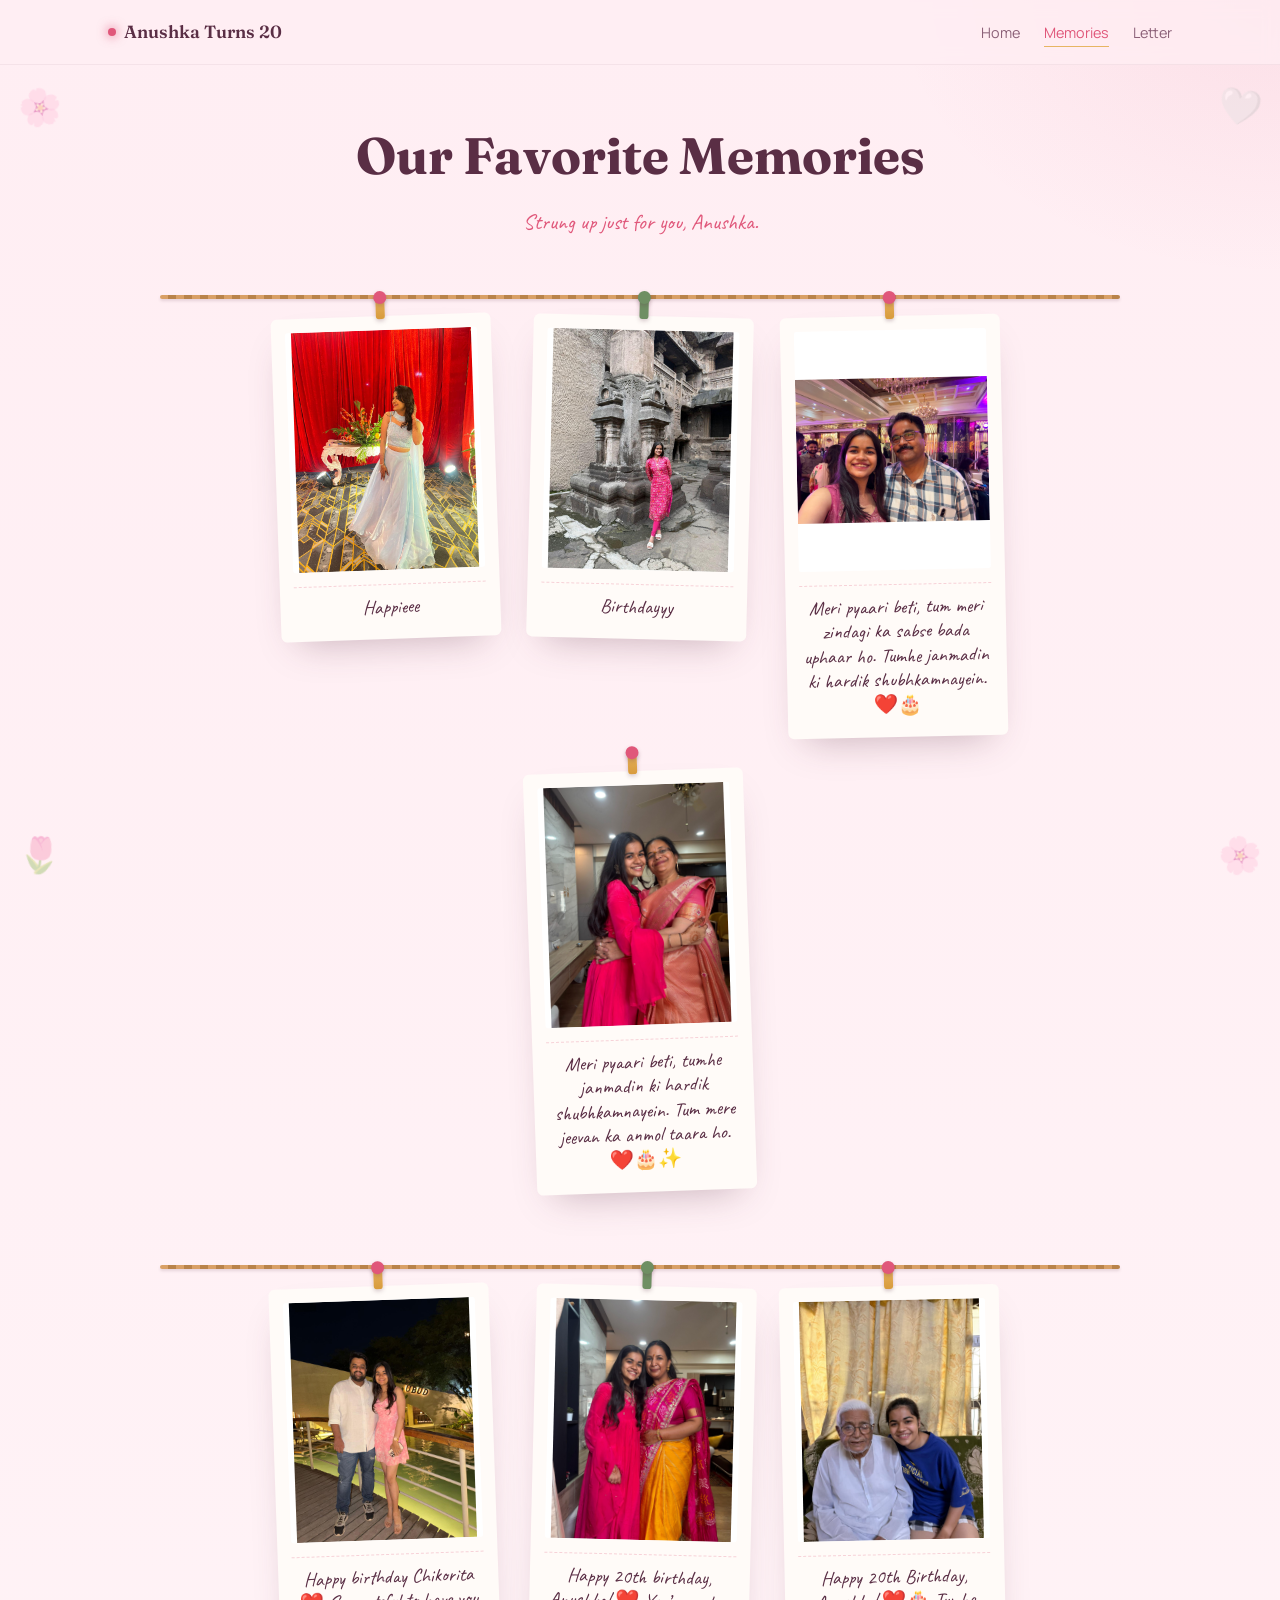
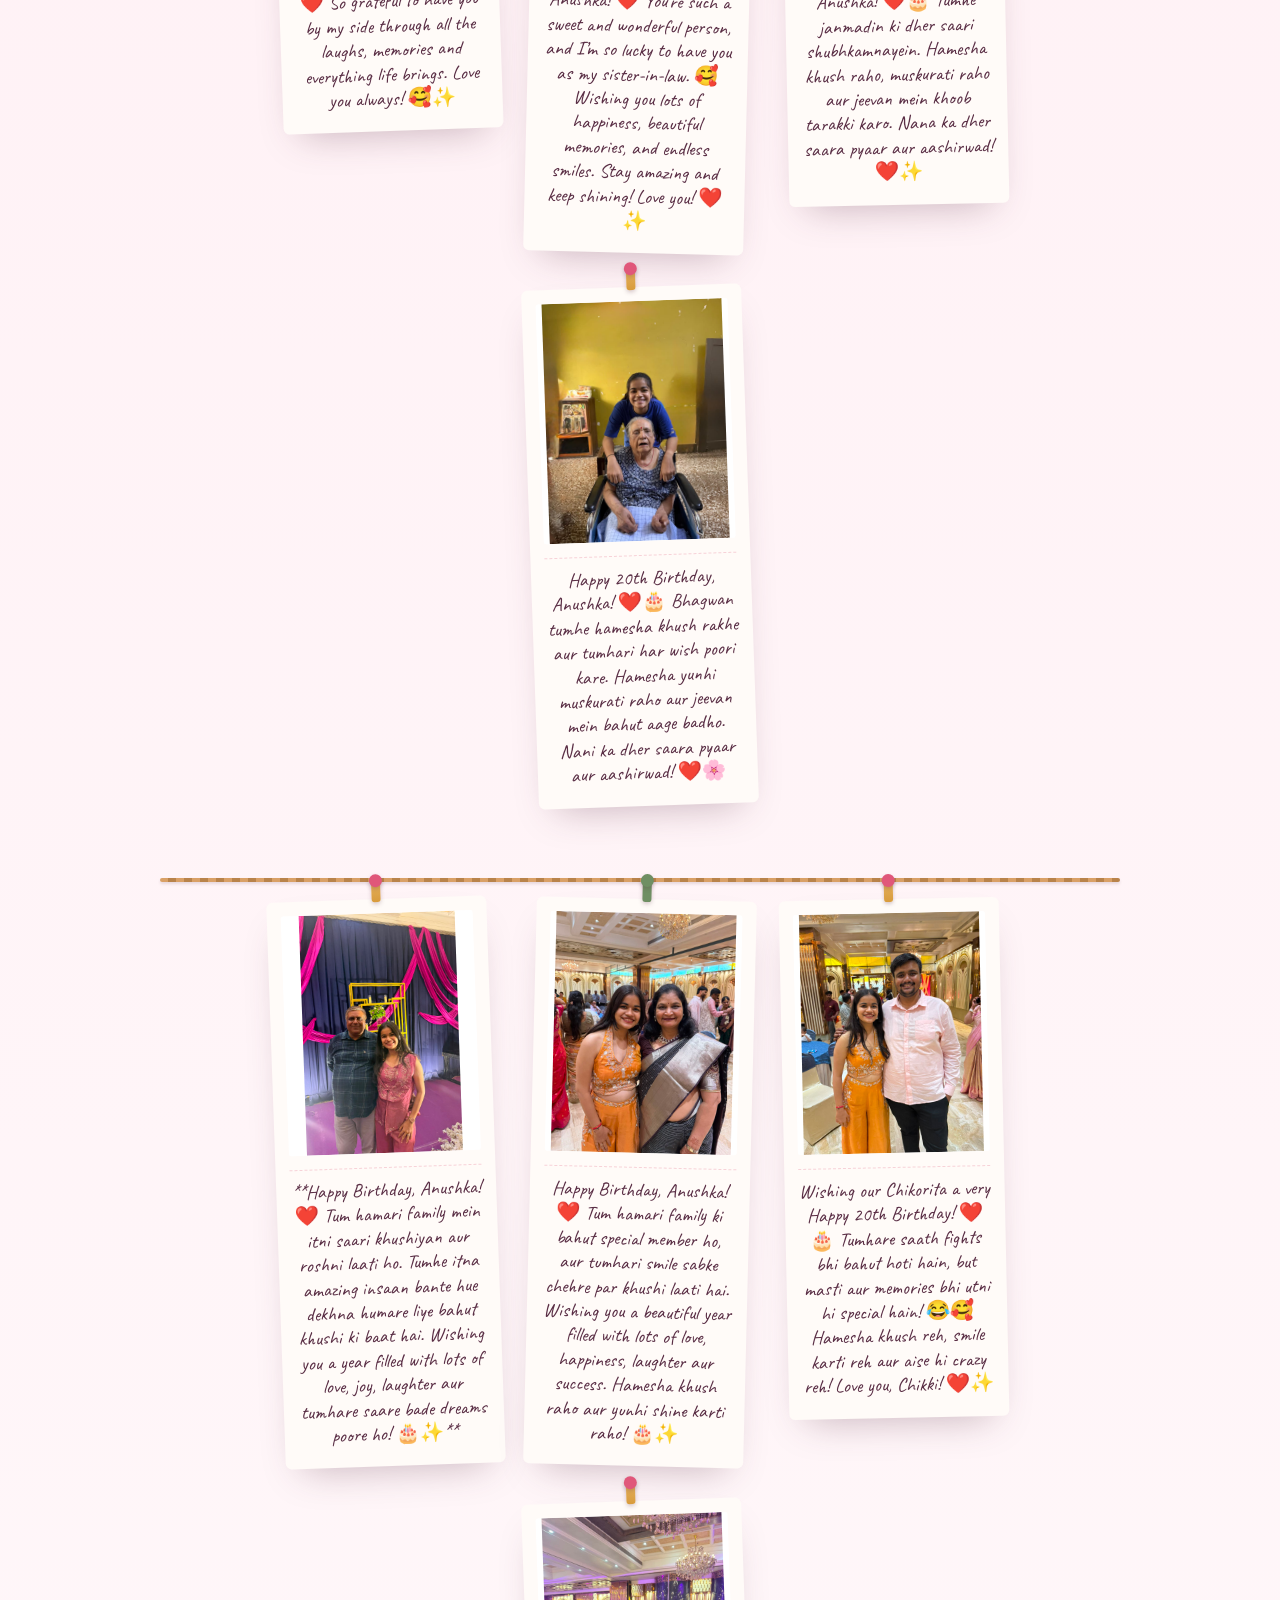
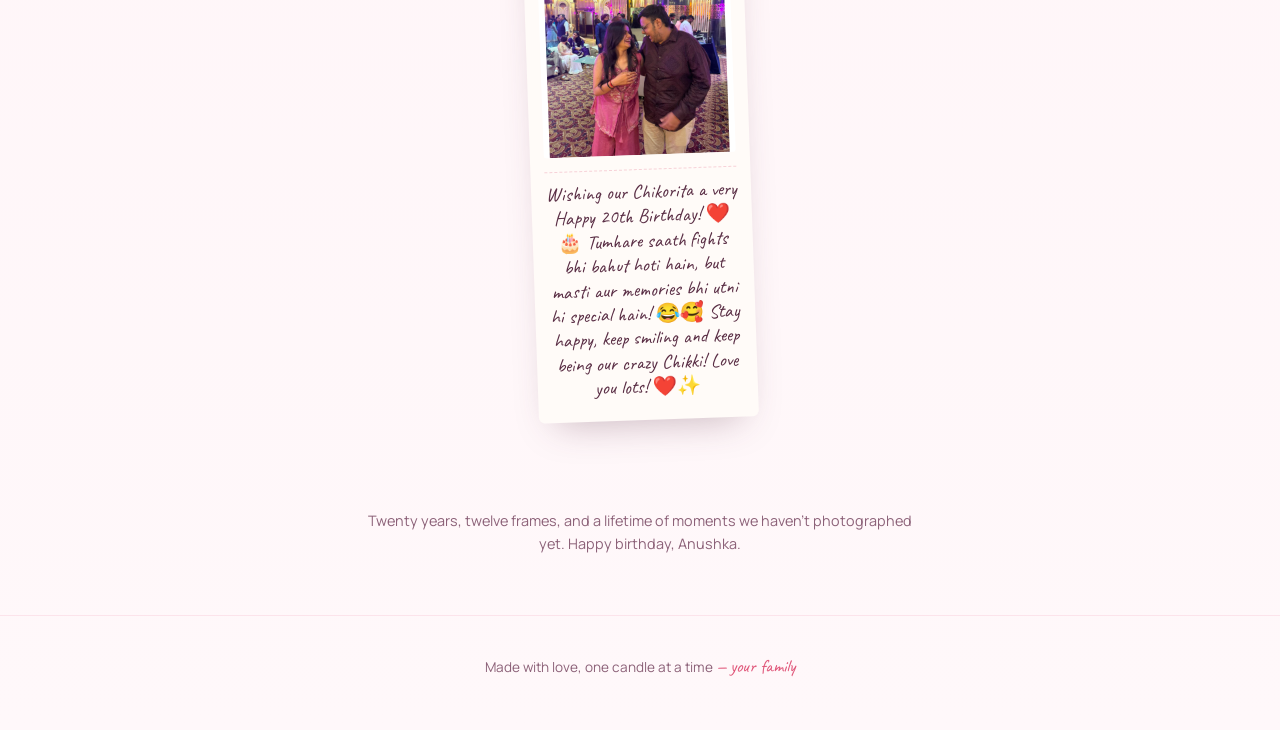
==== commit 24812f69: "Update gallery.html" ====
--- a/gallery.html
+++ b/gallery.html
@@ -143,13 +143,11 @@
           <img src="images/photo11.jpeg" alt="Photo 11 of Anushka">
           <div class="photo-placeholder"><span class="plus">+</span></div>
         </div>
-        <p class="photo-caption">### 👨‍🦱 From Elder Brother 1
+        <p class="photo-caption">
 
-**Wishing our Chikorita a very Happy 20th Birthday! ❤️🎂 Tumhare saath fights bhi bahut hoti hain, but masti aur memories bhi utni hi special hain! 😂🥰 Hamesha khush reh, smile karti reh aur aise hi crazy reh! Love you, Chikki! ❤️✨**
+Wishing our Chikorita a very Happy 20th Birthday! ❤️🎂 Tumhare saath fights bhi bahut hoti hain, but masti aur memories bhi utni hi special hain! 😂🥰 Hamesha khush reh, smile karti reh aur aise hi crazy reh! Love you, Chikki! ❤️✨
 
-### 👨‍🦱 From Elder Brother 2
 
-Happy 20th Birthday to our Chikorita! ❤️🎂 Tu jitna mujhe irritate karti hai, utni hi masti bhi karwati hai! 😂🥰 Hamesha khush reh, apne saare dreams achieve kar aur aise hi sabko entertain karti reh. Lots of love, Chikki! ❤️✨
 </p>
       </figure>
 
@@ -158,7 +156,7 @@
           <img src="images/photo12.jpeg" alt="Photo 12 of Anushka">
           <div class="photo-placeholder"><span class="plus">+</span></div>
         </div>
-        <p class="photo-caption">**Wishing our Chikorita a very Happy 20th Birthday! ❤️🎂 Tumhare saath fights bhi bahut hoti hain, but masti aur memories bhi utni hi special hain! 😂🥰 Stay happy, keep smiling and keep being our crazy Chikki! Love you lots! ❤️✨**
+        <p class="photo-caption">Wishing our Chikorita a very Happy 20th Birthday! ❤️🎂 Tumhare saath fights bhi bahut hoti hain, but masti aur memories bhi utni hi special hain! 😂🥰 Stay happy, keep smiling and keep being our crazy Chikki! Love you lots! ❤️✨
 </p>
       </figure>
 
